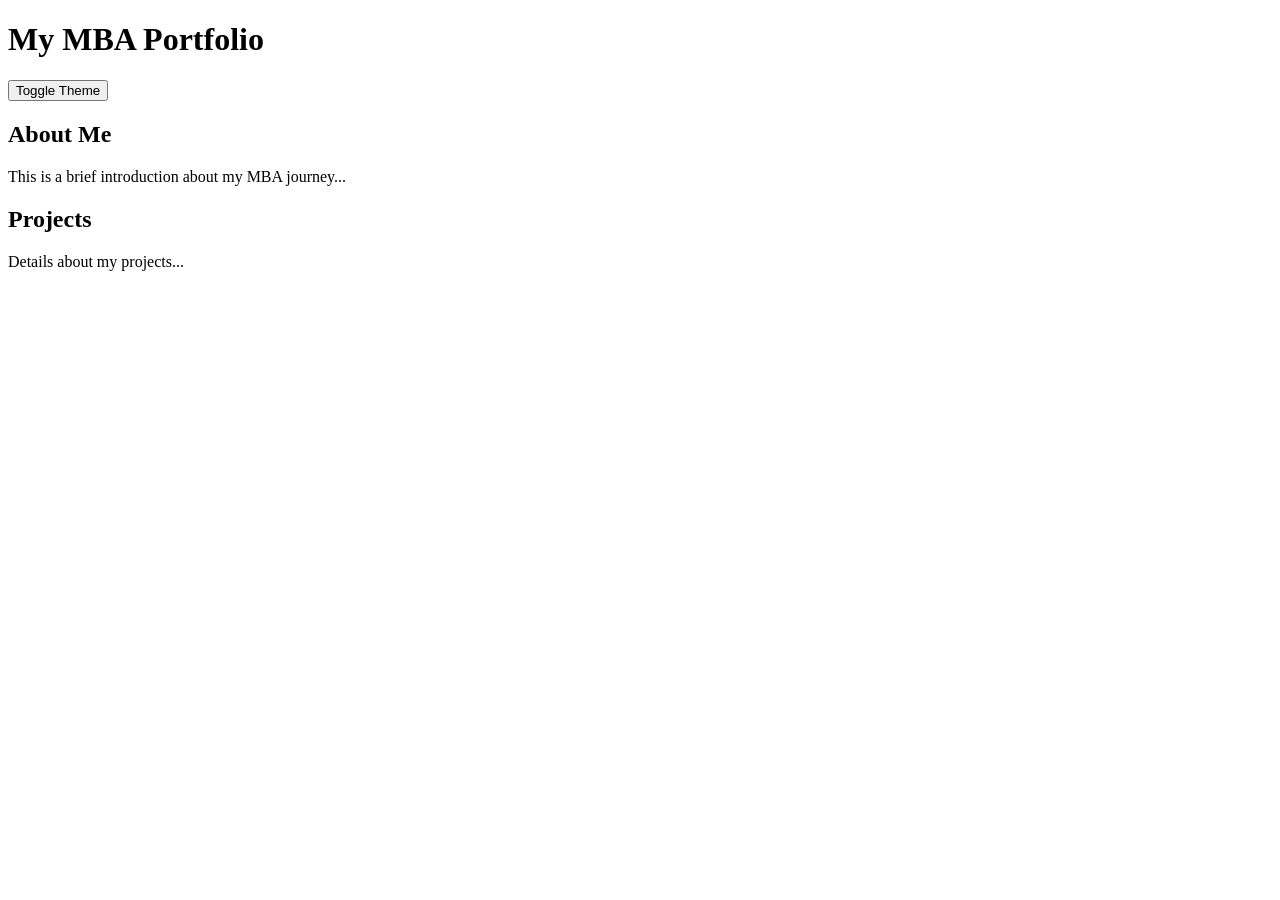
==== docs/index.html @ 2e05b9de "Initial commit with layout for MBA portfolio site and placeholder file" ====
<!DOCTYPE html>
<html lang="en">
<head>
    <meta charset="UTF-8">
    <meta name="viewport" content="width=device-width, initial-scale=1.0">
    <link rel="stylesheet" href="assets/style.css">
    <title>MBA Portfolio</title>
</head>
<body>
    <header>
        <h1>My MBA Portfolio</h1>
        <button id="theme-toggle">Toggle Theme</button>
    </header>
    <main>
        <section>
            <h2>About Me</h2>
            <p>This is a brief introduction about my MBA journey...</p>
        </section>
        <section>
            <h2>Projects</h2>
            <p>Details about my projects...</p>
        </section>
    </main>
    <script>
        const themeToggle = document.getElementById('theme-toggle');
        themeToggle.onclick = function() {
            document.body.classList.toggle('dark-mode');
        };
    </script>
</body>
</html>
---- docs/assets/style.css ----
body {
    background-color: white;
    color: black;
    transition: background-color 0.5s, color 0.5s;
}

.dark-mode {
    background-color: black;
    color: white;
}
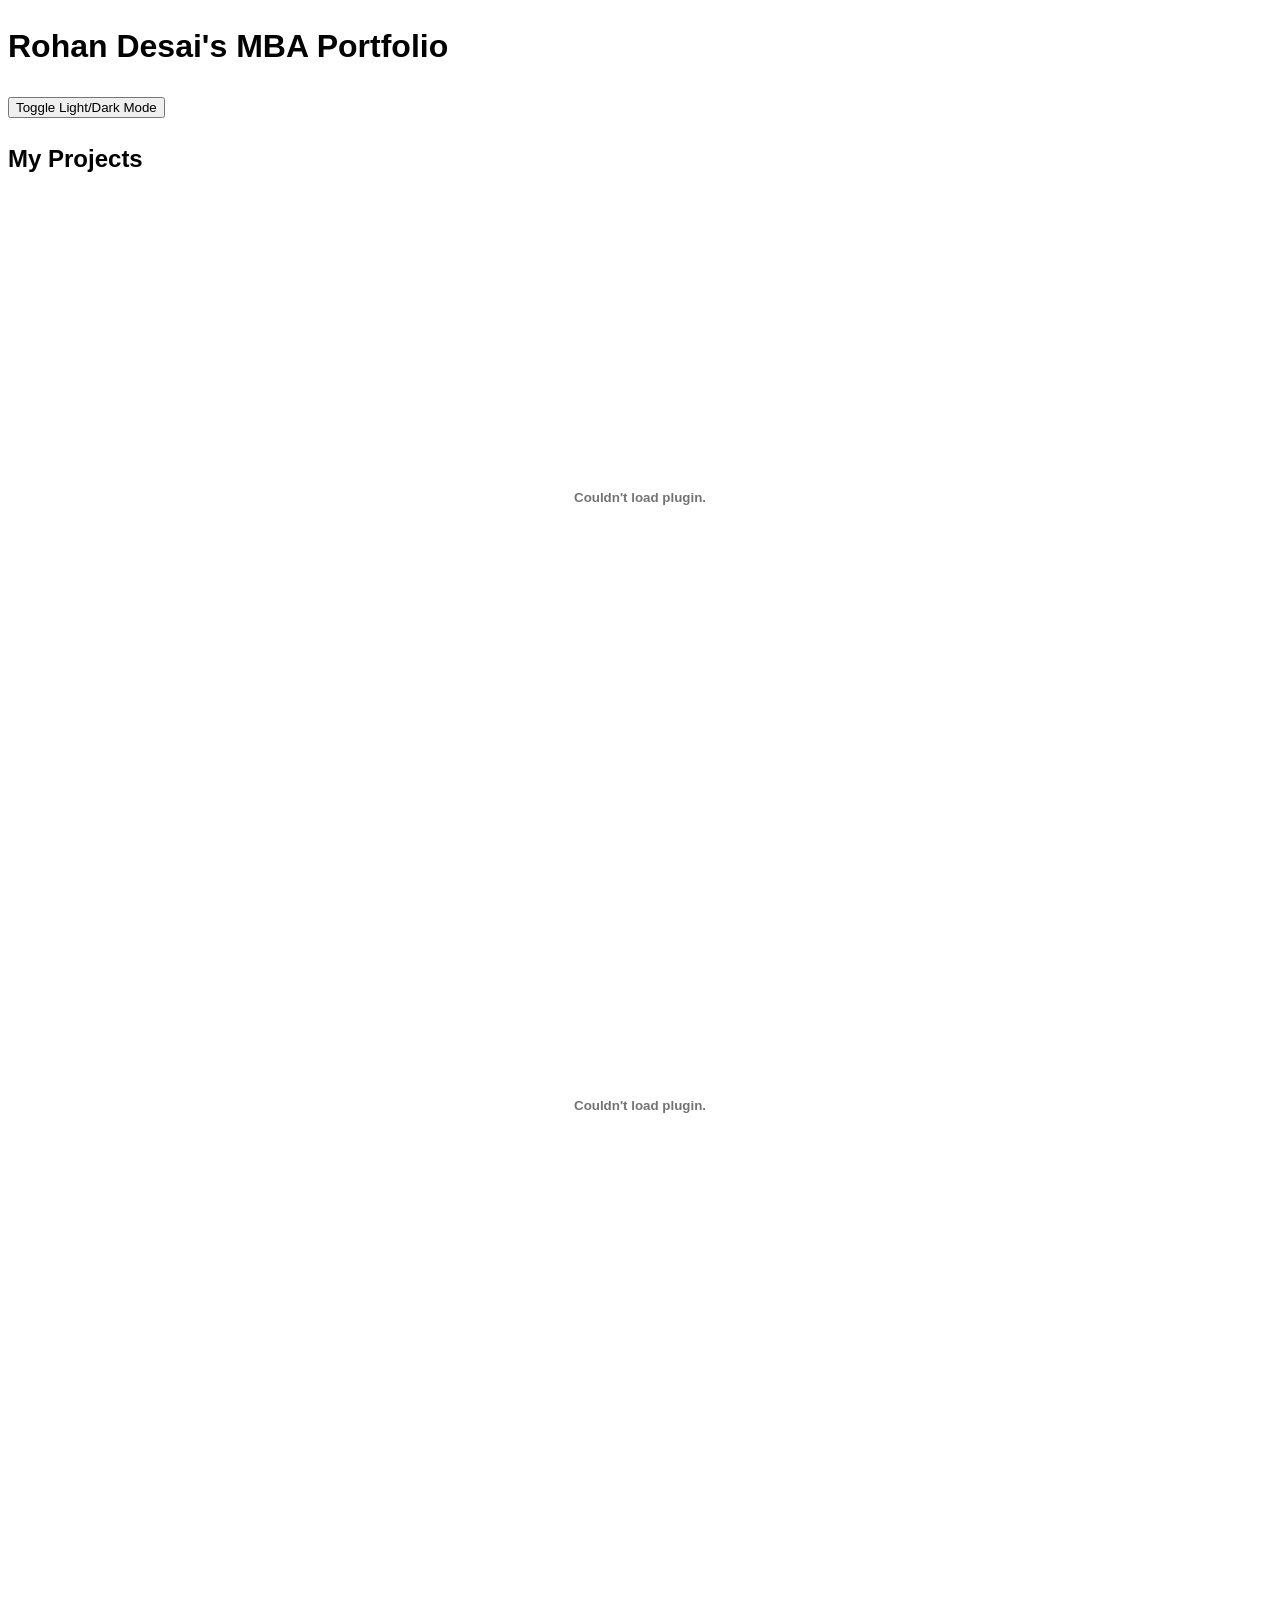
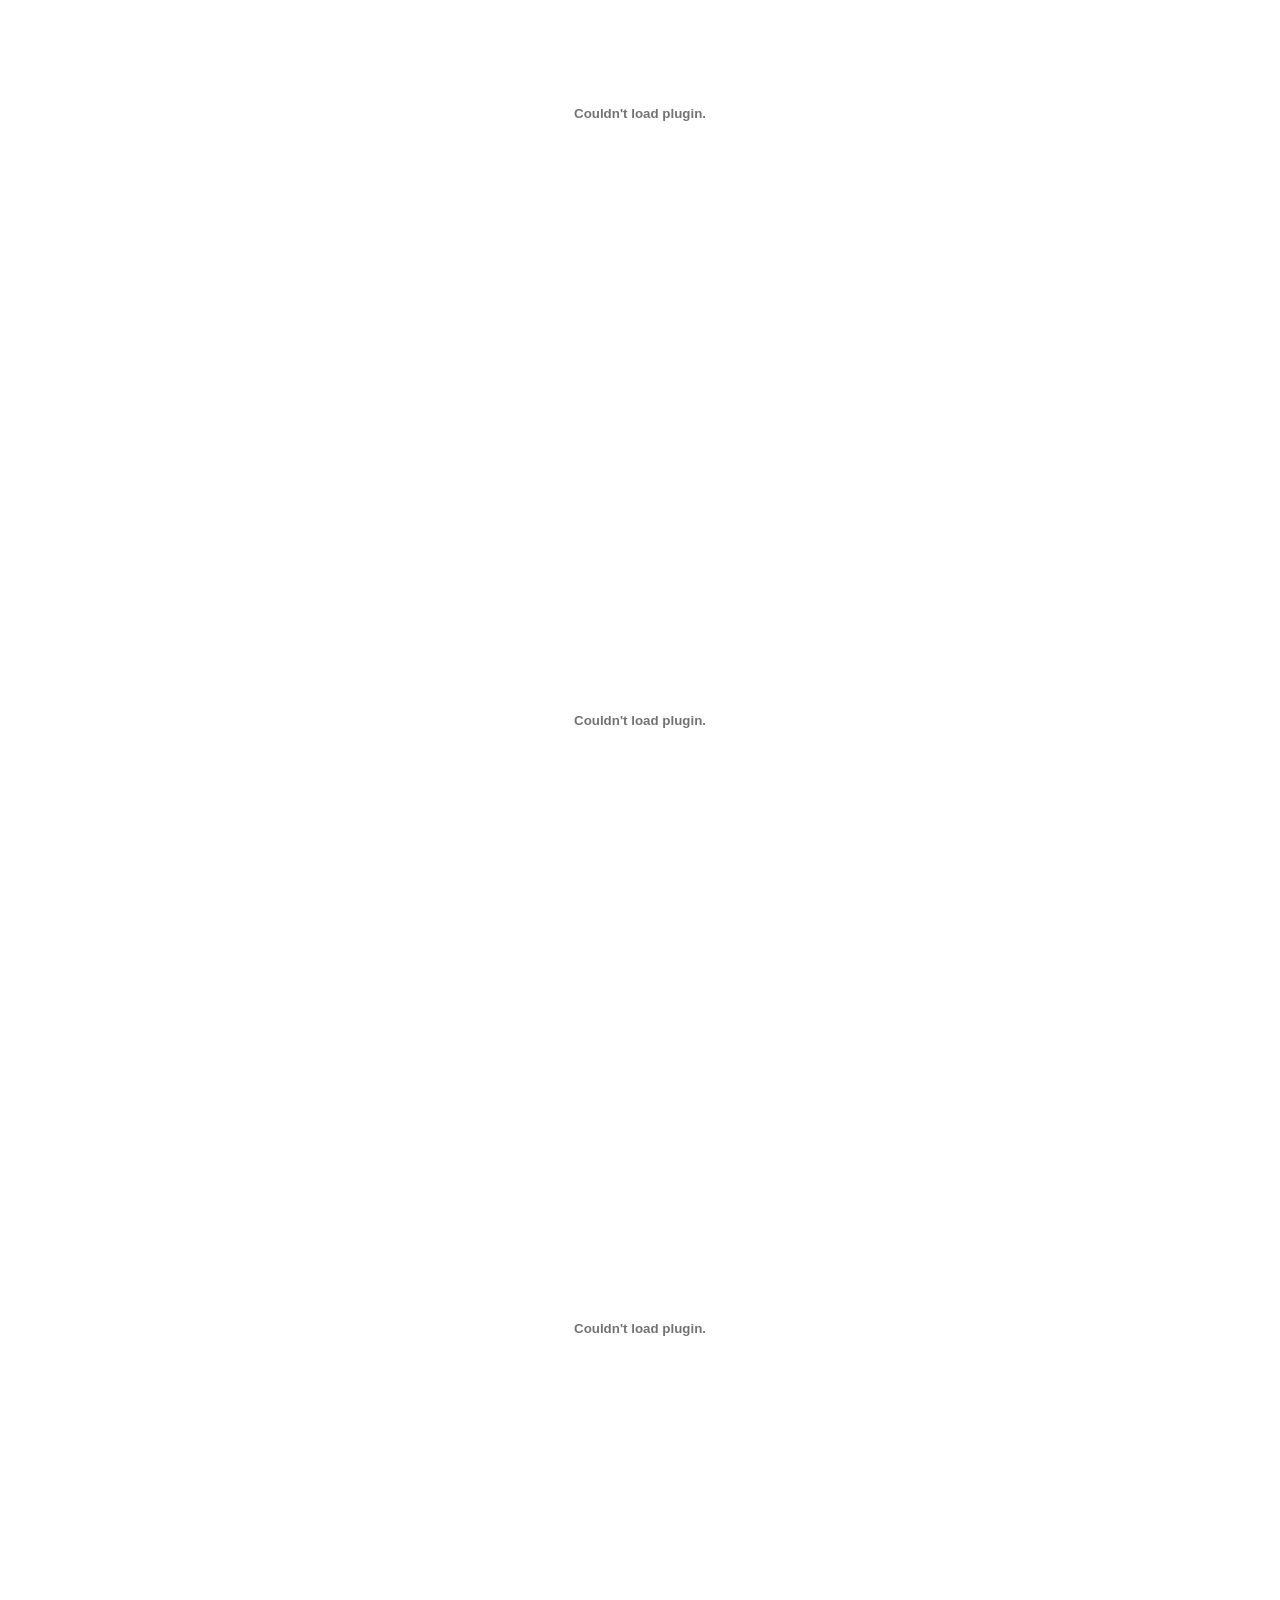
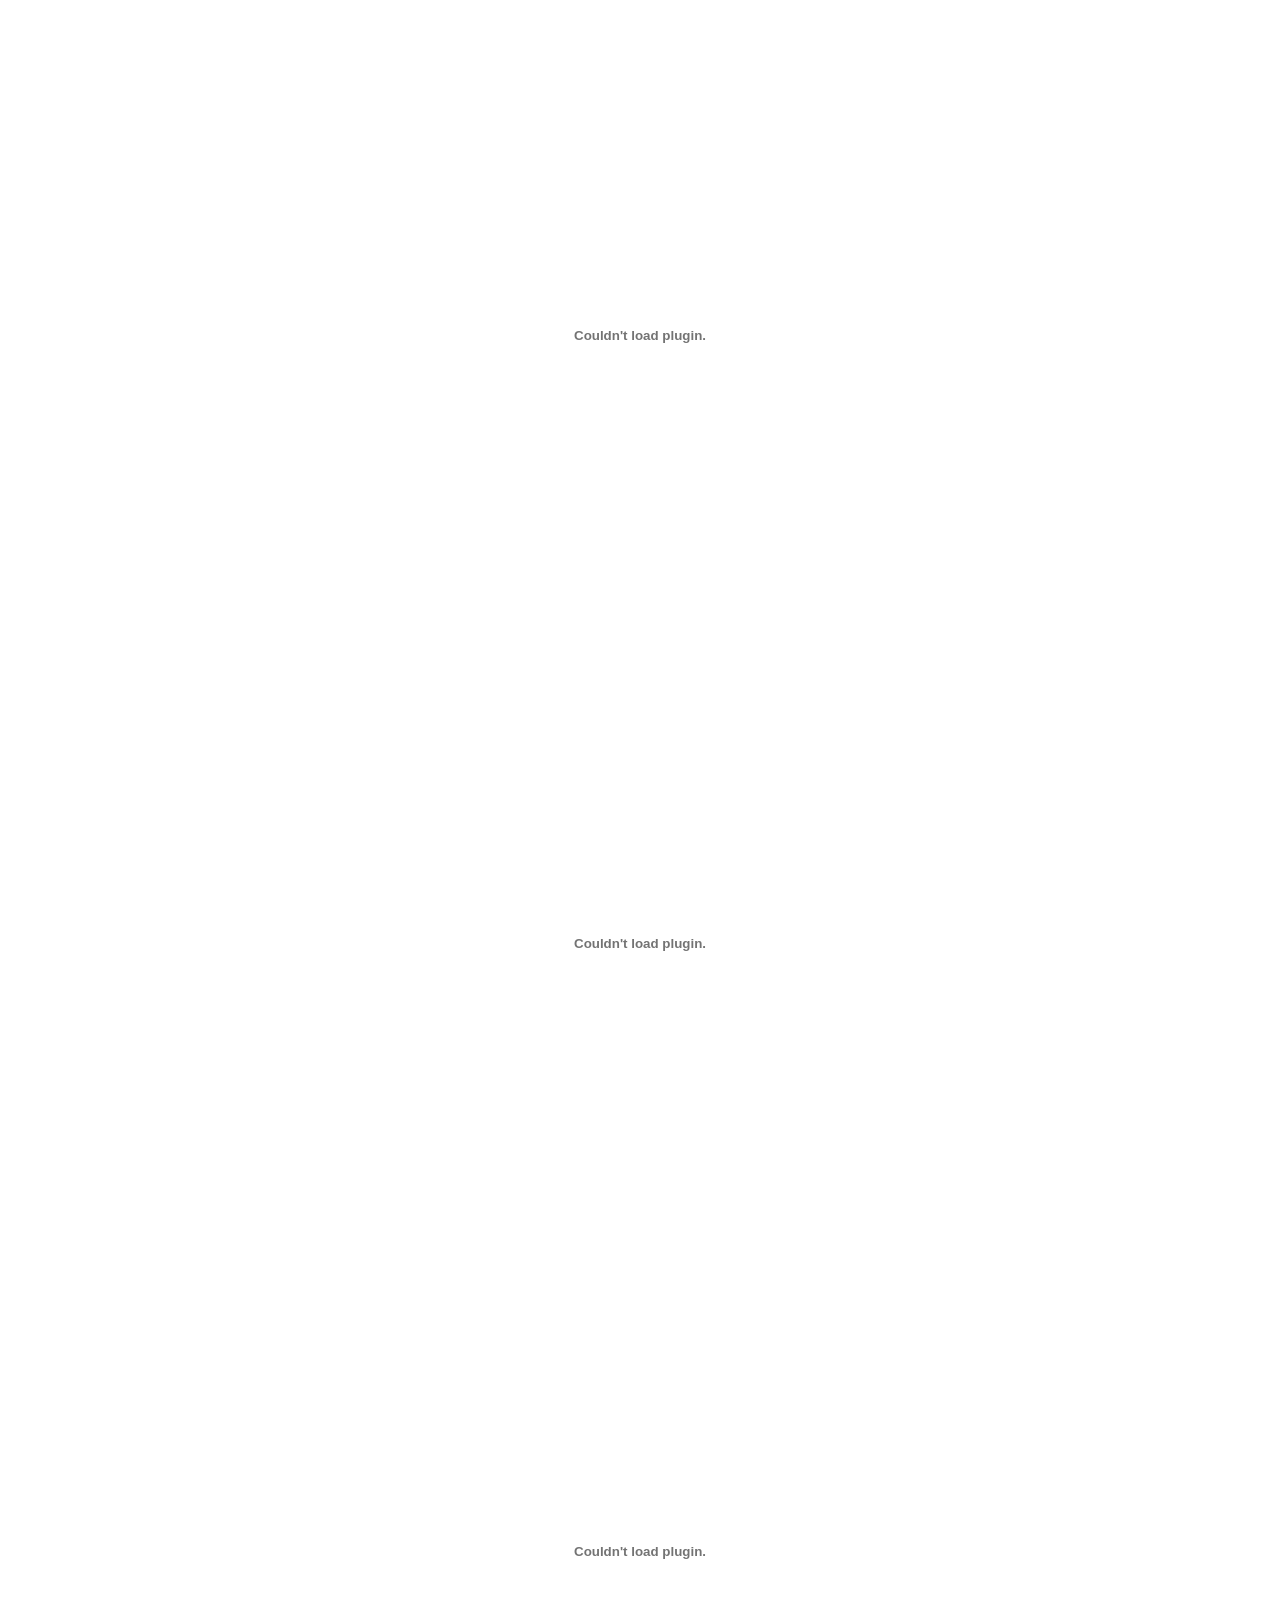
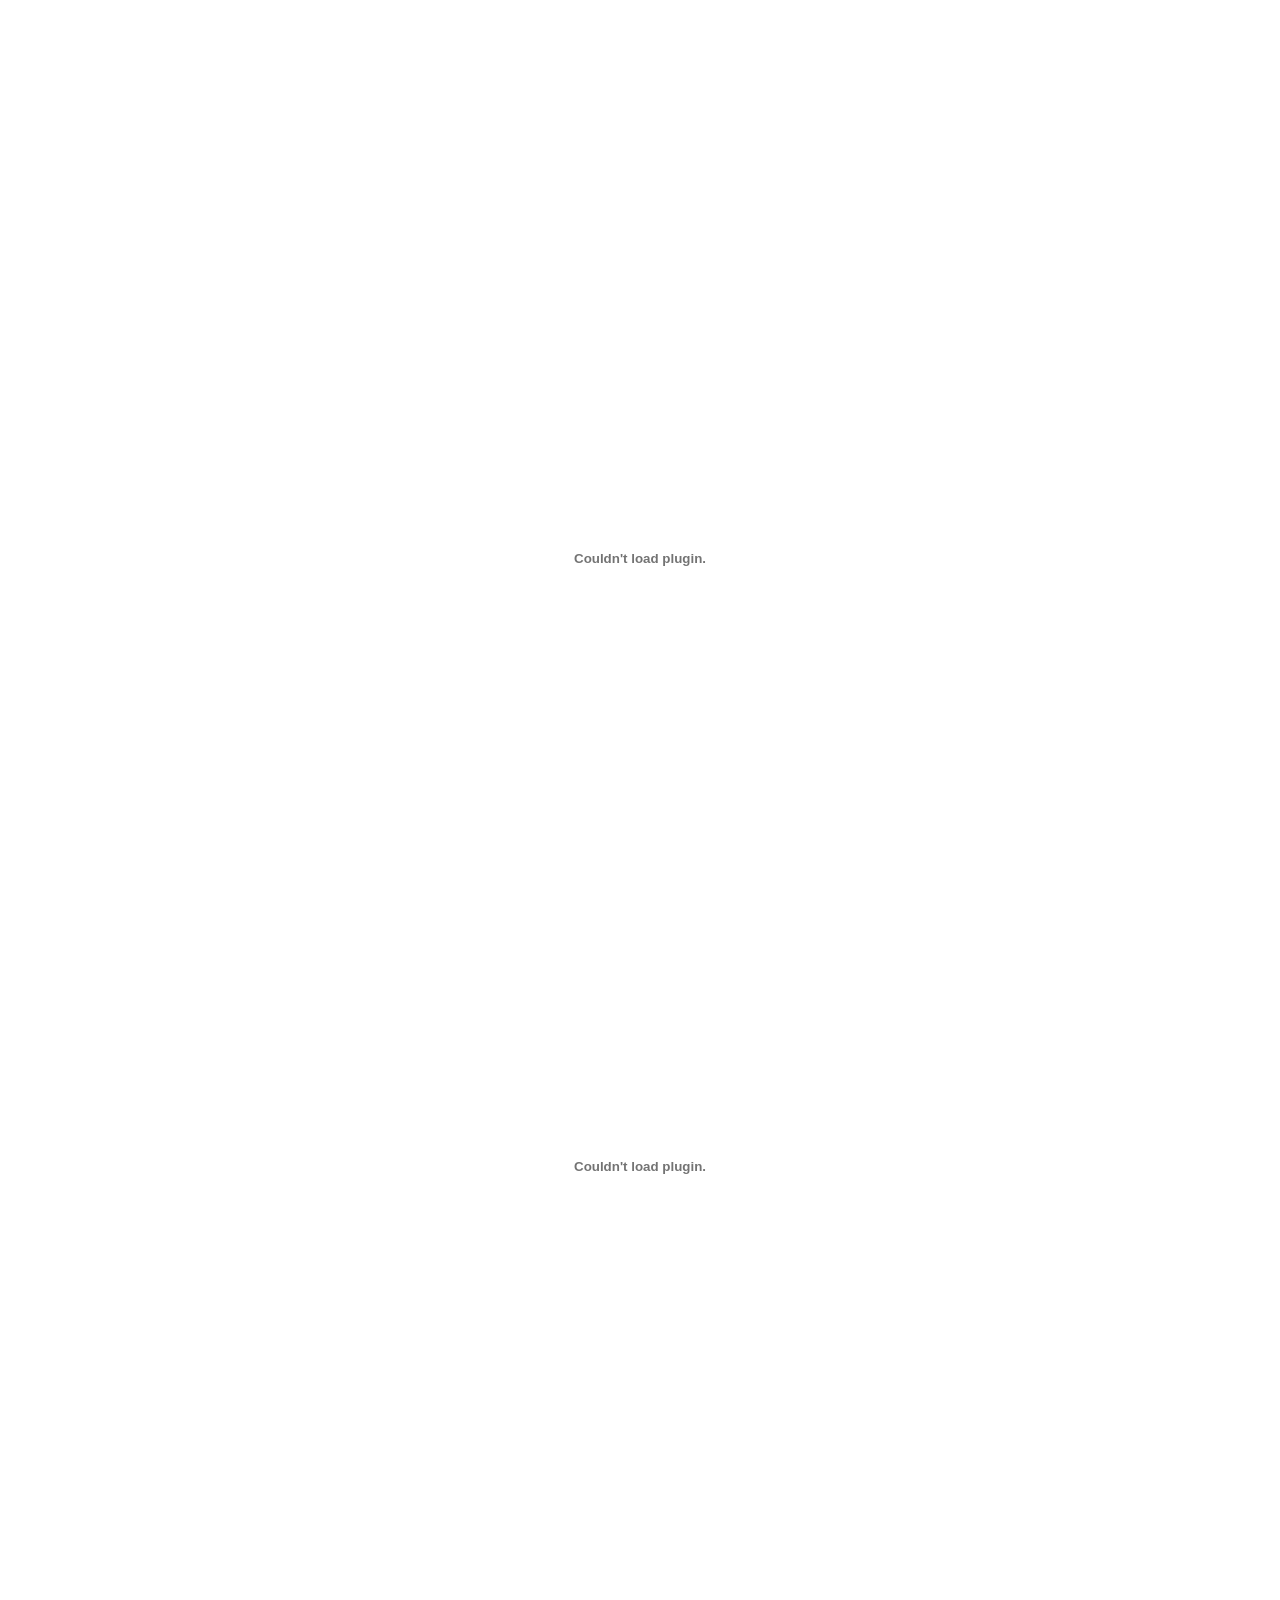
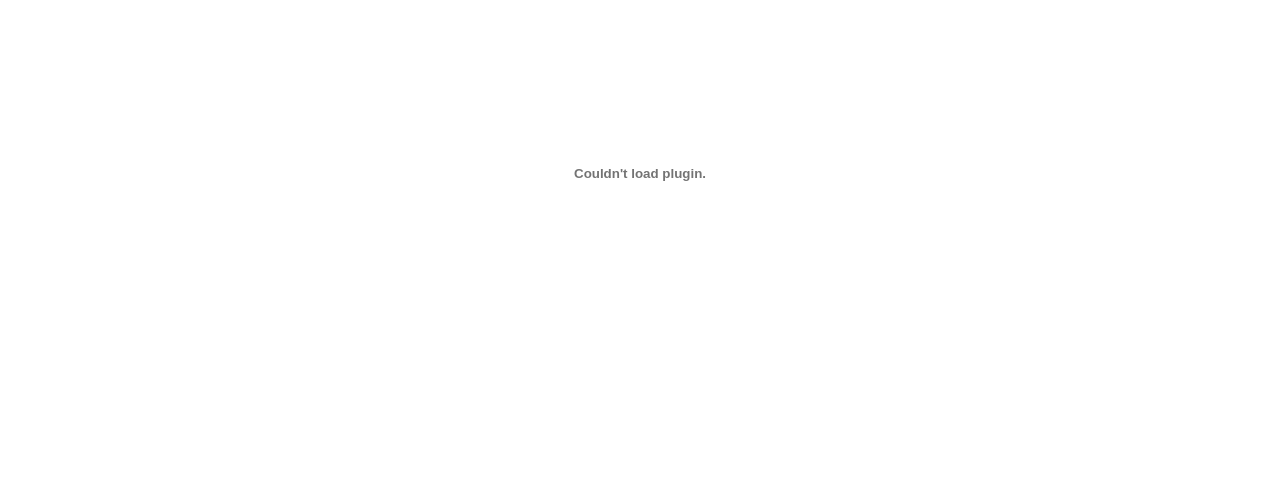
==== commit 5c185a67: "Updated index.html to include a professional one-page MBA portfolio site with document embeds and li" ====
--- a/docs/index.html
+++ b/docs/index.html
@@ -3,29 +3,46 @@
 <head>
     <meta charset="UTF-8">
     <meta name="viewport" content="width=device-width, initial-scale=1.0">
-    <link rel="stylesheet" href="assets/style.css">
     <title>MBA Portfolio</title>
+    <link rel="stylesheet" href="styles.css">
+    <script>
+        function toggleTheme() {
+            var body = document.body;
+            body.classList.toggle("dark-mode");
+            var theme = body.classList.contains("dark-mode") ? "Light" : "Dark";
+            localStorage.setItem("theme", theme);
+        }
+        window.onload = function() {
+            var theme = localStorage.getItem("theme");
+            if(theme === "Dark") {
+                document.body.classList.toggle("dark-mode");
+            }
+        };
+    </script>
+    <style>
+        body { font-family: Arial, sans-serif; line-height: 1.6; }
+        .dark-mode { background: #333; color: #fff; }
+        /* Add additional styling as needed */
+    </style>
 </head>
 <body>
     <header>
-        <h1>My MBA Portfolio</h1>
-        <button id="theme-toggle">Toggle Theme</button>
+        <h1>Rohan Desai's MBA Portfolio</h1>
+        <button onclick="toggleTheme()">Toggle Light/Dark Mode</button>
     </header>
     <main>
-        <section>
-            <h2>About Me</h2>
-            <p>This is a brief introduction about my MBA journey...</p>
-        </section>
-        <section>
-            <h2>Projects</h2>
-            <p>Details about my projects...</p>
-        </section>
+        <h2>My Projects</h2>
+        <embed src="docs/assets/artifacts/Intersession_Five_Assignment-_Wireshark_and_Network_Traffic.pdf" width="100%" height="600px" />
+        <embed src="docs/assets/artifacts/Management_Accounting_-_Intersession_8_-Research_Paper.pdf" width="100%" height="600px" />
+        <embed src="docs/assets/artifacts/Intersession_Eight_Data_Analytics_Final_Project_Report.pdf" width="100%" height="600px" />
+        <embed src="docs/assets/artifacts/Managerial_Economics_Final_Project_Report.pdf" width="100%" height="600px" />
+        <embed src="docs/assets/artifacts/Final_Project_Projection-_Assemble_Your_Dream_Team.pdf" width="100%" height="600px" />
+        <embed src="docs/assets/artifacts/Final_BUS_7200_EMBA_Student_Report_-__Business_Ethics_Simulation.pdf" width="100%" height="600px" />
+        <embed src="docs/assets/artifacts/Week_6_-_Etsy_s_Approach_to_Knowledge_Management.pdf" width="100%" height="600px" />
+        <embed src="docs/assets/artifacts/Draft_Sony_s_Battle_for_Video_Game_Supremacy-_An_Organizational_Behavior_Analysis.pdf" width="100%" height="600px" />
+        <embed src="docs/assets/artifacts/week7_updated.pdf" width="100%" height="600px" />
+        <embed src="docs/assets/artifacts/Week6_Case_Study4.pdf" width="100%" height="600px" />
+        <embed src="docs/assets/artifacts/Week_8_Final_Assignment_Rohan_Desai.pdf" width="100%" height="600px" />
     </main>
-    <script>
-        const themeToggle = document.getElementById('theme-toggle');
-        themeToggle.onclick = function() {
-            document.body.classList.toggle('dark-mode');
-        };
-    </script>
 </body>
-</html>+</html>
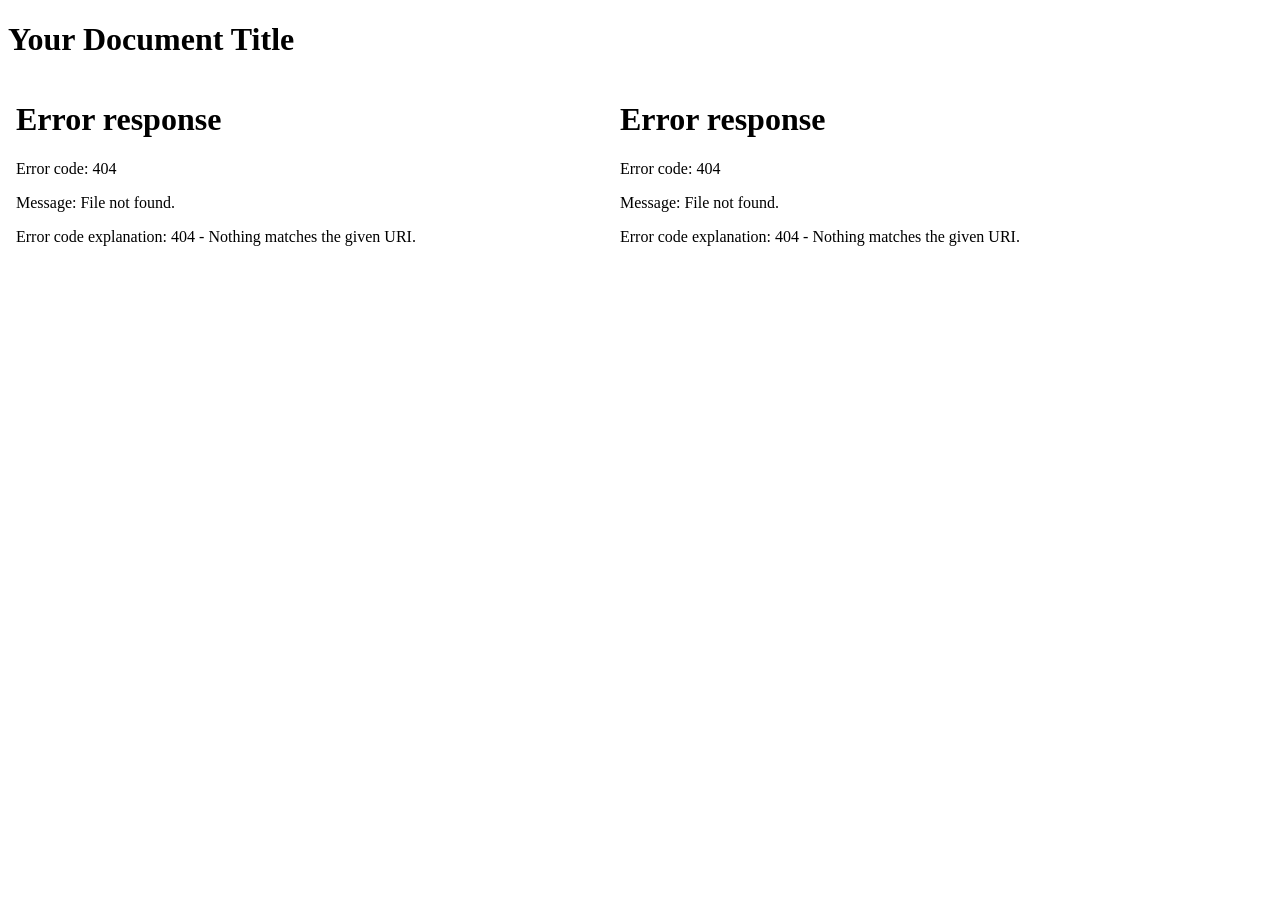
==== commit a9231ea2: "Fix GitHub Pages embed paths" ====
--- a/docs/index.html
+++ b/docs/index.html
@@ -3,46 +3,12 @@
 <head>
     <meta charset="UTF-8">
     <meta name="viewport" content="width=device-width, initial-scale=1.0">
-    <title>MBA Portfolio</title>
-    <link rel="stylesheet" href="styles.css">
-    <script>
-        function toggleTheme() {
-            var body = document.body;
-            body.classList.toggle("dark-mode");
-            var theme = body.classList.contains("dark-mode") ? "Light" : "Dark";
-            localStorage.setItem("theme", theme);
-        }
-        window.onload = function() {
-            var theme = localStorage.getItem("theme");
-            if(theme === "Dark") {
-                document.body.classList.toggle("dark-mode");
-            }
-        };
-    </script>
-    <style>
-        body { font-family: Arial, sans-serif; line-height: 1.6; }
-        .dark-mode { background: #333; color: #fff; }
-        /* Add additional styling as needed */
-    </style>
+    <link rel="stylesheet" href="assets/style.css">
+    <title>Document</title>
 </head>
 <body>
-    <header>
-        <h1>Rohan Desai's MBA Portfolio</h1>
-        <button onclick="toggleTheme()">Toggle Light/Dark Mode</button>
-    </header>
-    <main>
-        <h2>My Projects</h2>
-        <embed src="docs/assets/artifacts/Intersession_Five_Assignment-_Wireshark_and_Network_Traffic.pdf" width="100%" height="600px" />
-        <embed src="docs/assets/artifacts/Management_Accounting_-_Intersession_8_-Research_Paper.pdf" width="100%" height="600px" />
-        <embed src="docs/assets/artifacts/Intersession_Eight_Data_Analytics_Final_Project_Report.pdf" width="100%" height="600px" />
-        <embed src="docs/assets/artifacts/Managerial_Economics_Final_Project_Report.pdf" width="100%" height="600px" />
-        <embed src="docs/assets/artifacts/Final_Project_Projection-_Assemble_Your_Dream_Team.pdf" width="100%" height="600px" />
-        <embed src="docs/assets/artifacts/Final_BUS_7200_EMBA_Student_Report_-__Business_Ethics_Simulation.pdf" width="100%" height="600px" />
-        <embed src="docs/assets/artifacts/Week_6_-_Etsy_s_Approach_to_Knowledge_Management.pdf" width="100%" height="600px" />
-        <embed src="docs/assets/artifacts/Draft_Sony_s_Battle_for_Video_Game_Supremacy-_An_Organizational_Behavior_Analysis.pdf" width="100%" height="600px" />
-        <embed src="docs/assets/artifacts/week7_updated.pdf" width="100%" height="600px" />
-        <embed src="docs/assets/artifacts/Week6_Case_Study4.pdf" width="100%" height="600px" />
-        <embed src="docs/assets/artifacts/Week_8_Final_Assignment_Rohan_Desai.pdf" width="100%" height="600px" />
-    </main>
+    <h1>Your Document Title</h1>
+    <embed src="assets/artifacts/example1.html" width="600" height="400">
+    <embed src="assets/artifacts/example2.html" width="600" height="400">
 </body>
-</html>
+</html>
--- a/docs/assets/style.css
+++ b/docs/assets/style.css
@@ -0,0 +1,10 @@
+body {
+    background-color: white;
+    color: black;
+    transition: background-color 0.5s, color 0.5s;
+}
+
+.dark-mode {
+    background-color: black;
+    color: white;
+}
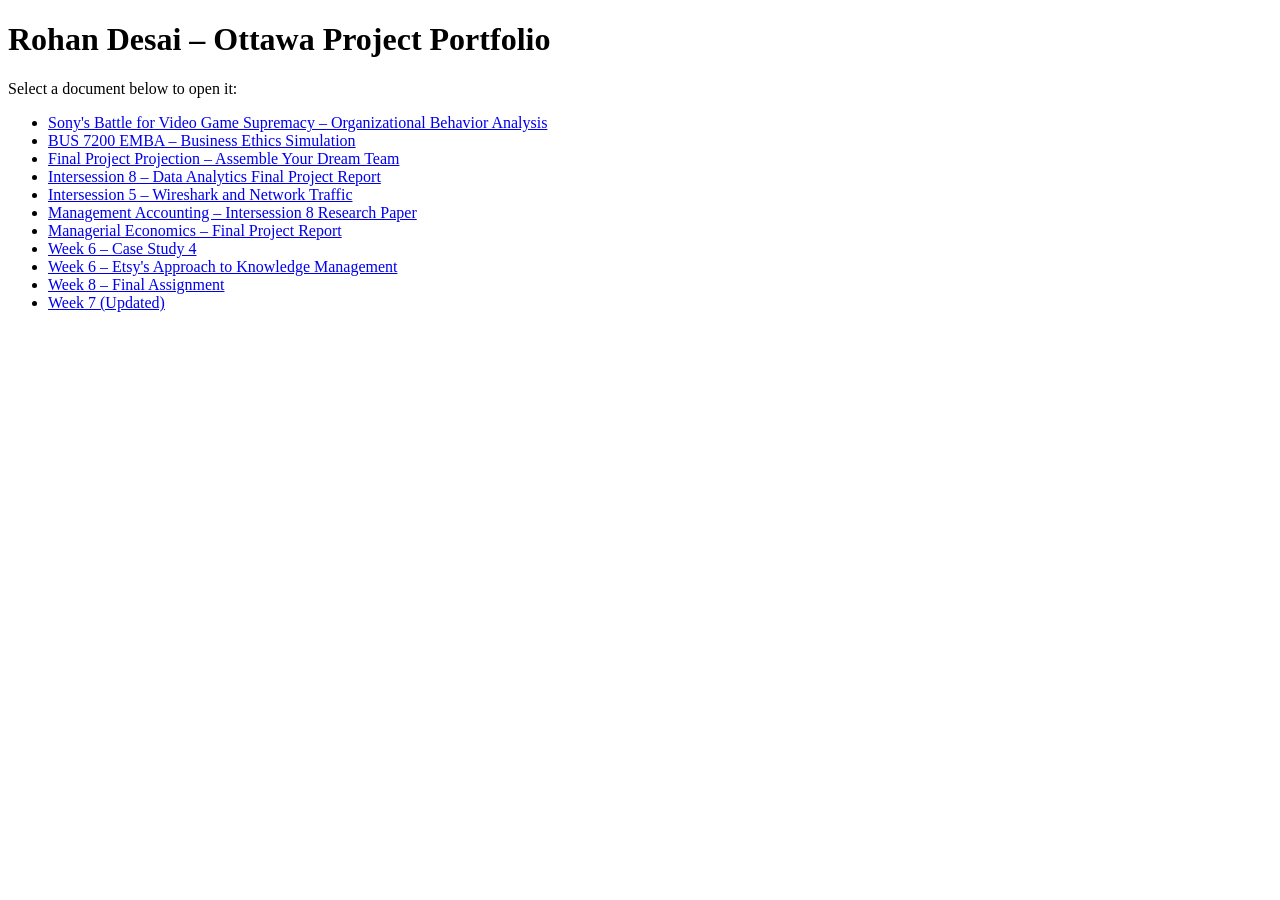
==== commit f1d2d108: "fix: replace broken embed tags with PDF links to improve page load Co-authored-by: rohandesai007 <56" ====
--- a/docs/index.html
+++ b/docs/index.html
@@ -4,11 +4,23 @@
     <meta charset="UTF-8">
     <meta name="viewport" content="width=device-width, initial-scale=1.0">
     <link rel="stylesheet" href="assets/style.css">
-    <title>Document</title>
+    <title>Rohan Desai – Ottawa Project Portfolio</title>
 </head>
 <body>
-    <h1>Your Document Title</h1>
-    <embed src="assets/artifacts/example1.html" width="600" height="400">
-    <embed src="assets/artifacts/example2.html" width="600" height="400">
+    <h1>Rohan Desai – Ottawa Project Portfolio</h1>
+    <p>Select a document below to open it:</p>
+    <ul>
+        <li><a href="assets/artifacts/Draft_Sony_s_Battle_for_Video_Game_Supremacy-_An_Organizational_Behavior_Analysis.pdf" target="_blank" rel="noopener">Sony's Battle for Video Game Supremacy – Organizational Behavior Analysis</a></li>
+        <li><a href="assets/artifacts/Final_BUS_7200_EMBA_Student_Report_-__Business_Ethics_Simulation.pdf" target="_blank" rel="noopener">BUS 7200 EMBA – Business Ethics Simulation</a></li>
+        <li><a href="assets/artifacts/Final_Project_Projection-_Assemble_Your_Dream_Team.pdf" target="_blank" rel="noopener">Final Project Projection – Assemble Your Dream Team</a></li>
+        <li><a href="assets/artifacts/Intersession_Eight_Data_Analytics_Final_Project_Report.pdf" target="_blank" rel="noopener">Intersession 8 – Data Analytics Final Project Report</a></li>
+        <li><a href="assets/artifacts/Intersession_Five_Assignment-_Wireshark_and_Network_Traffic.pdf" target="_blank" rel="noopener">Intersession 5 – Wireshark and Network Traffic</a></li>
+        <li><a href="assets/artifacts/Management_Accounting_-_Intersession_8_-Research_Paper.pdf" target="_blank" rel="noopener">Management Accounting – Intersession 8 Research Paper</a></li>
+        <li><a href="assets/artifacts/Managerial_Economics_Final_Project_Report.pdf" target="_blank" rel="noopener">Managerial Economics – Final Project Report</a></li>
+        <li><a href="assets/artifacts/Week6_Case_Study4.pdf" target="_blank" rel="noopener">Week 6 – Case Study 4</a></li>
+        <li><a href="assets/artifacts/Week_6_-_Etsy_s_Approach_to_Knowledge_Management.pdf" target="_blank" rel="noopener">Week 6 – Etsy's Approach to Knowledge Management</a></li>
+        <li><a href="assets/artifacts/Week_8_Final_Assignment_Rohan_Desai.pdf" target="_blank" rel="noopener">Week 8 – Final Assignment</a></li>
+        <li><a href="assets/artifacts/week7_updated.pdf" target="_blank" rel="noopener">Week 7 (Updated)</a></li>
+    </ul>
 </body>
 </html>
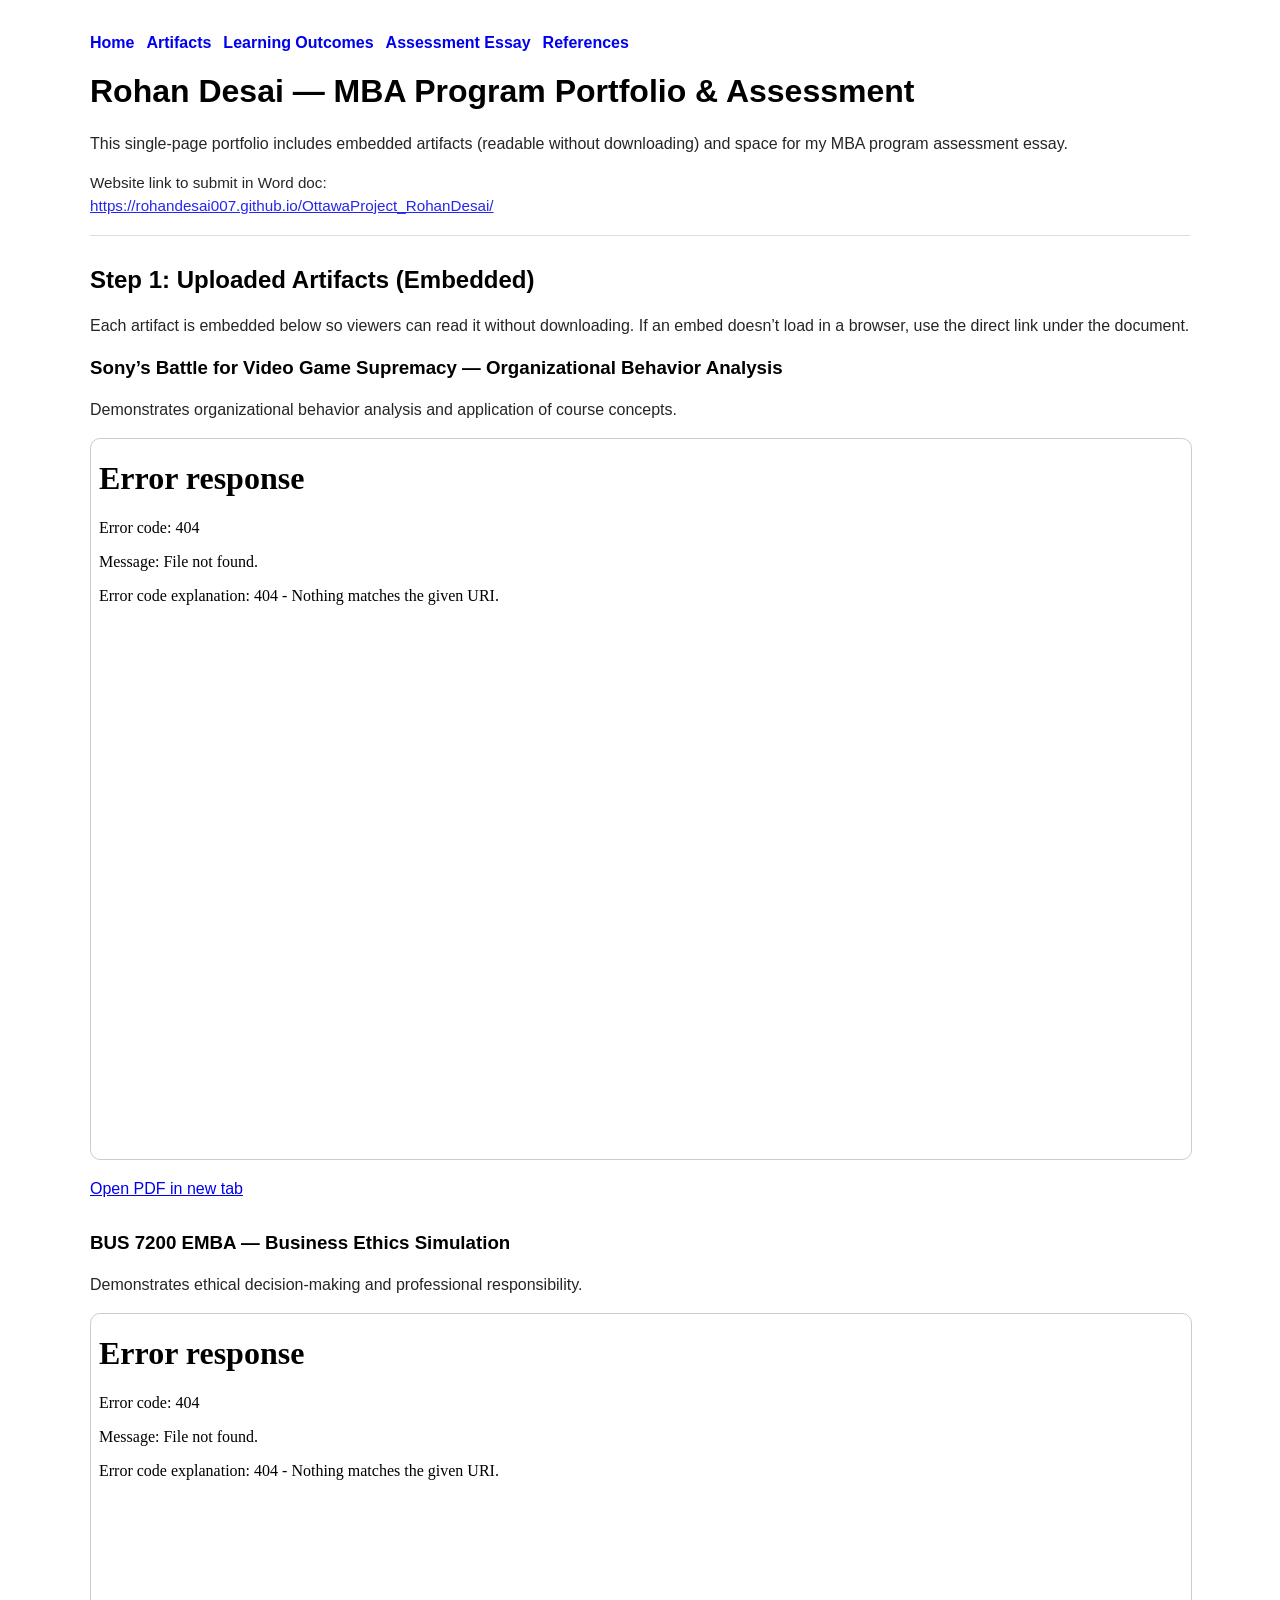
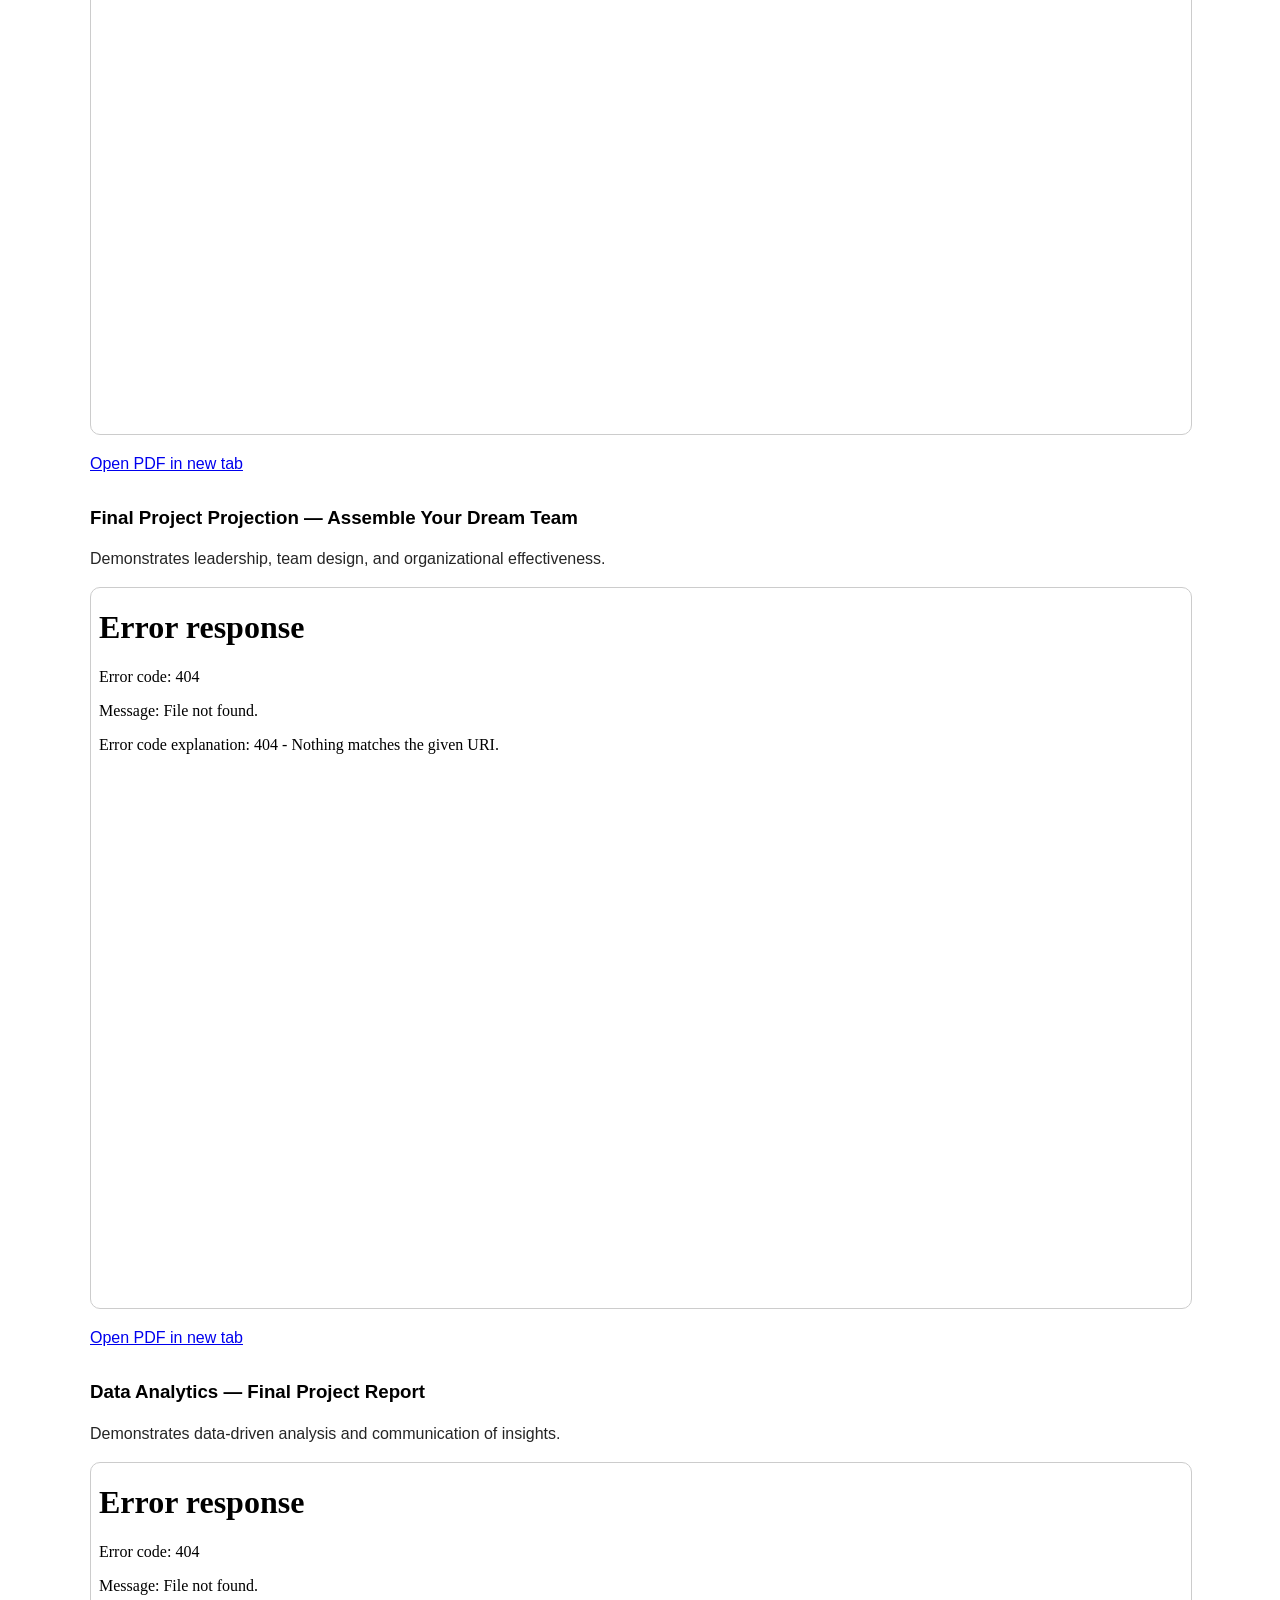
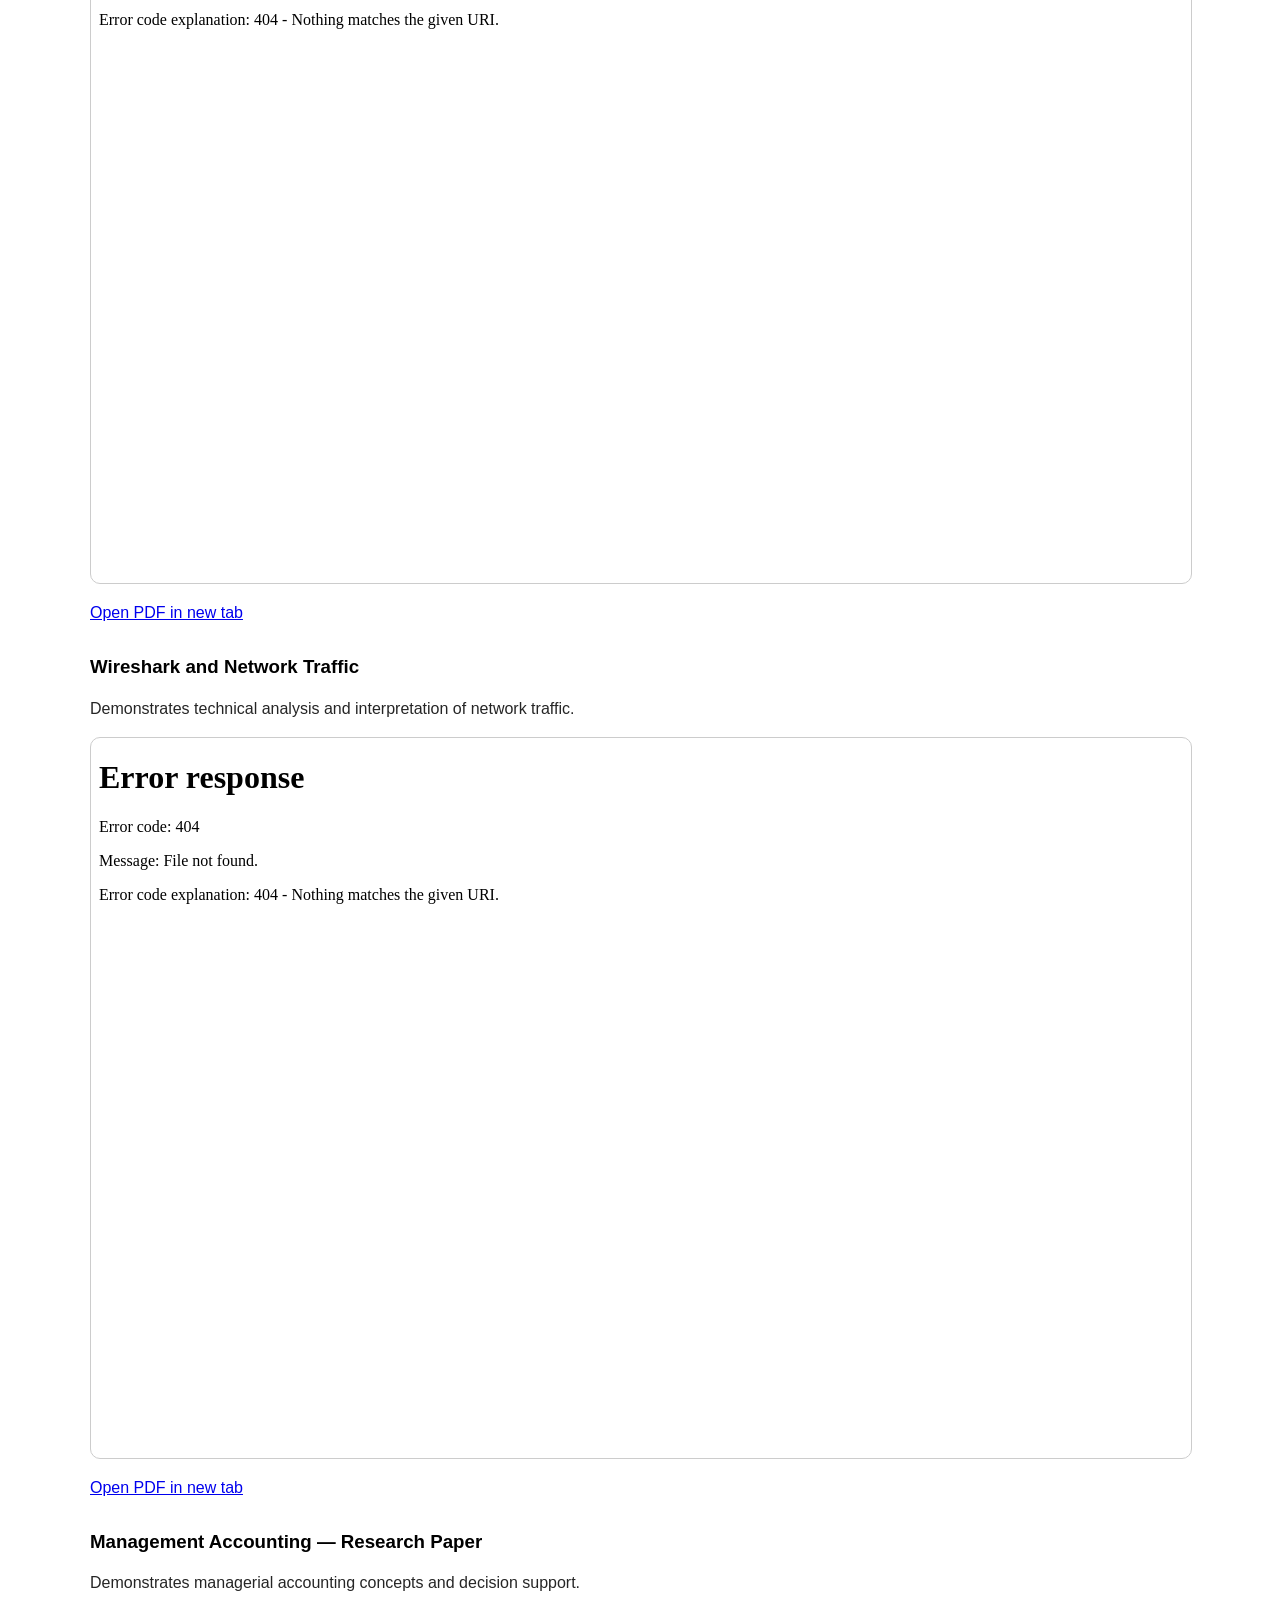
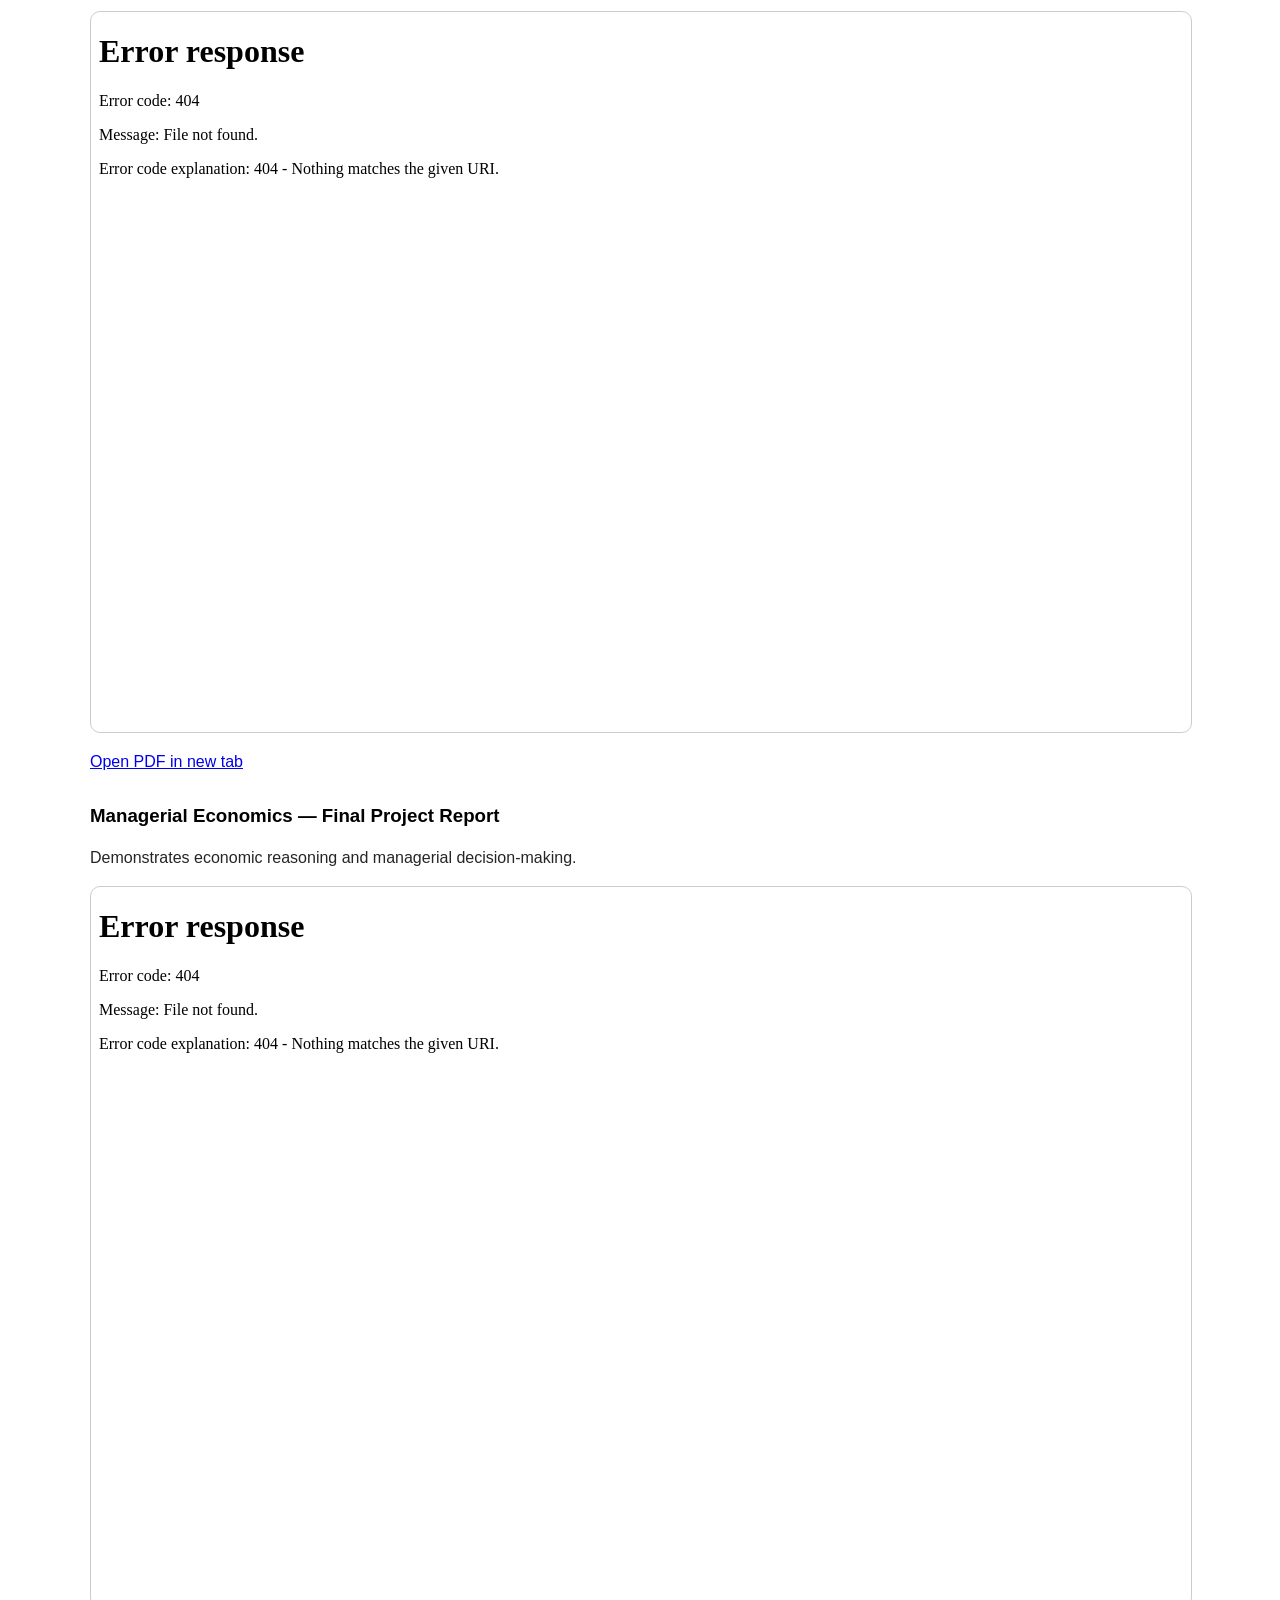
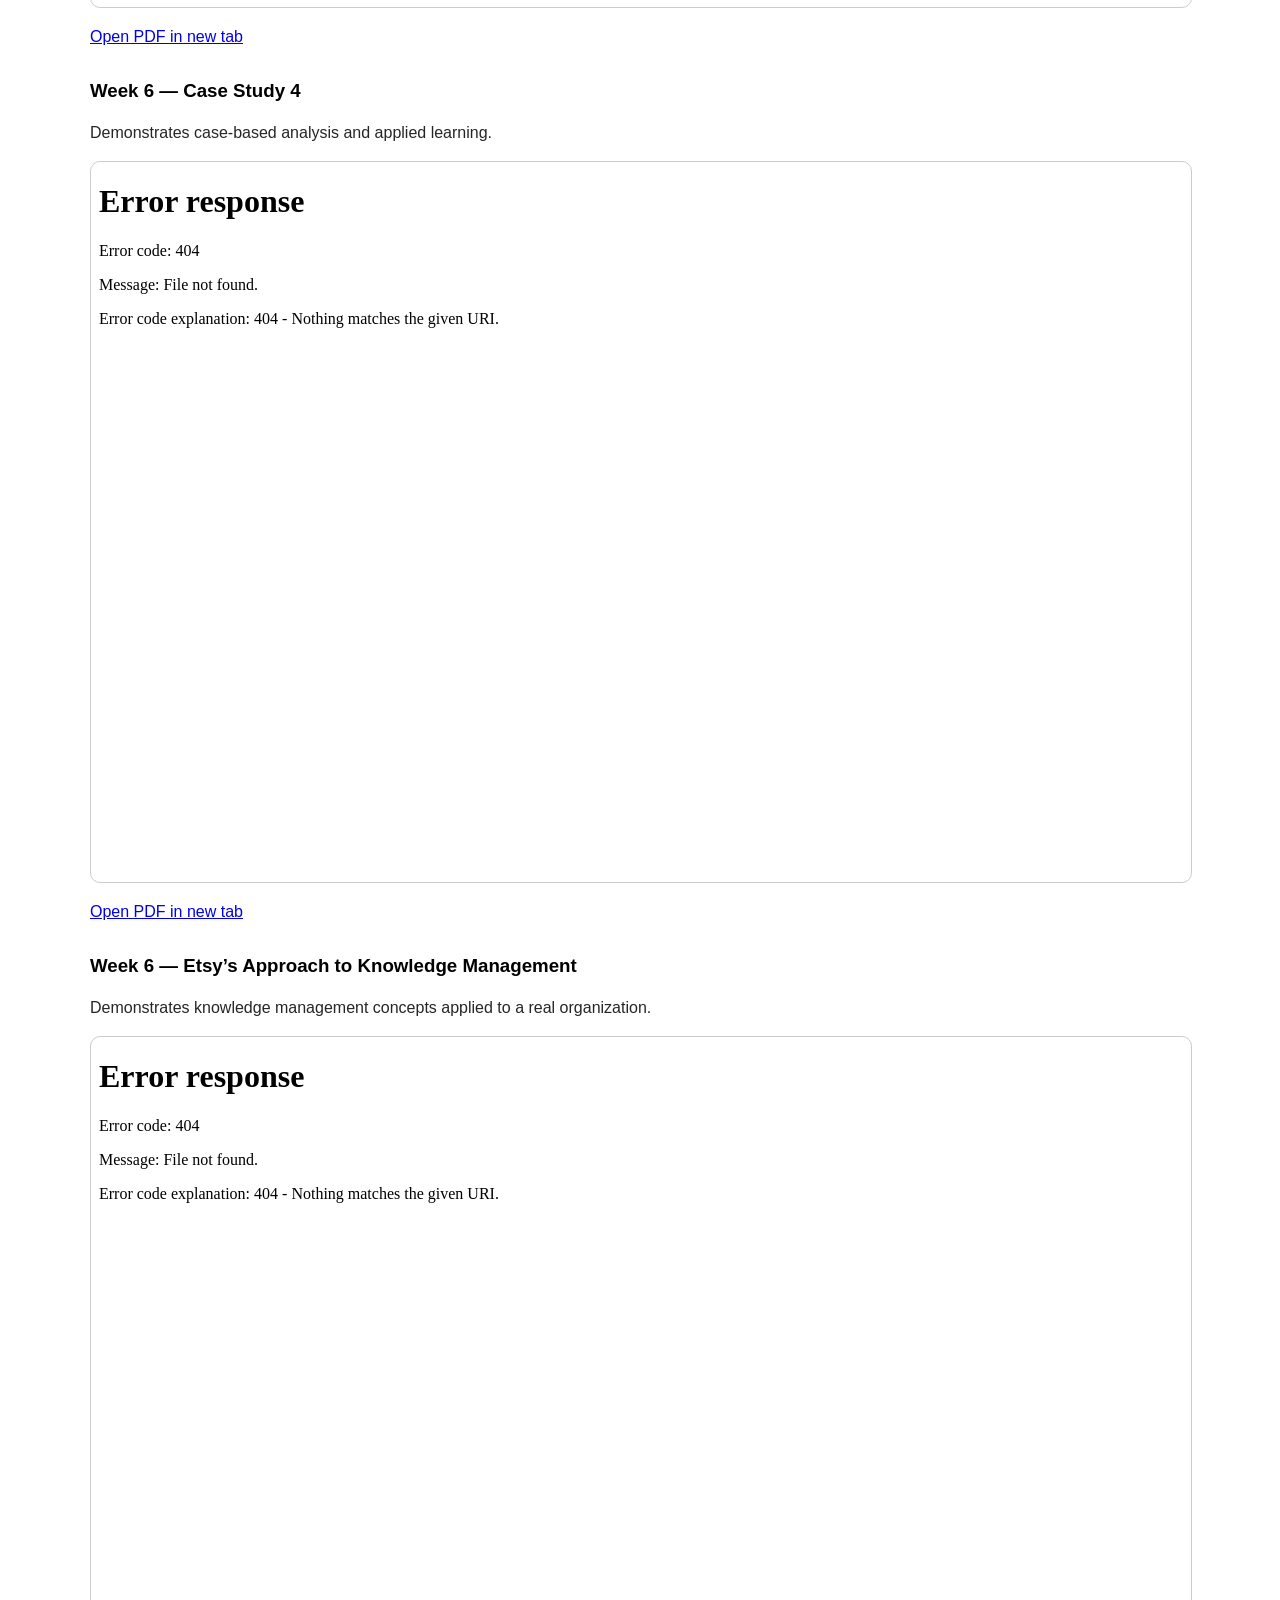
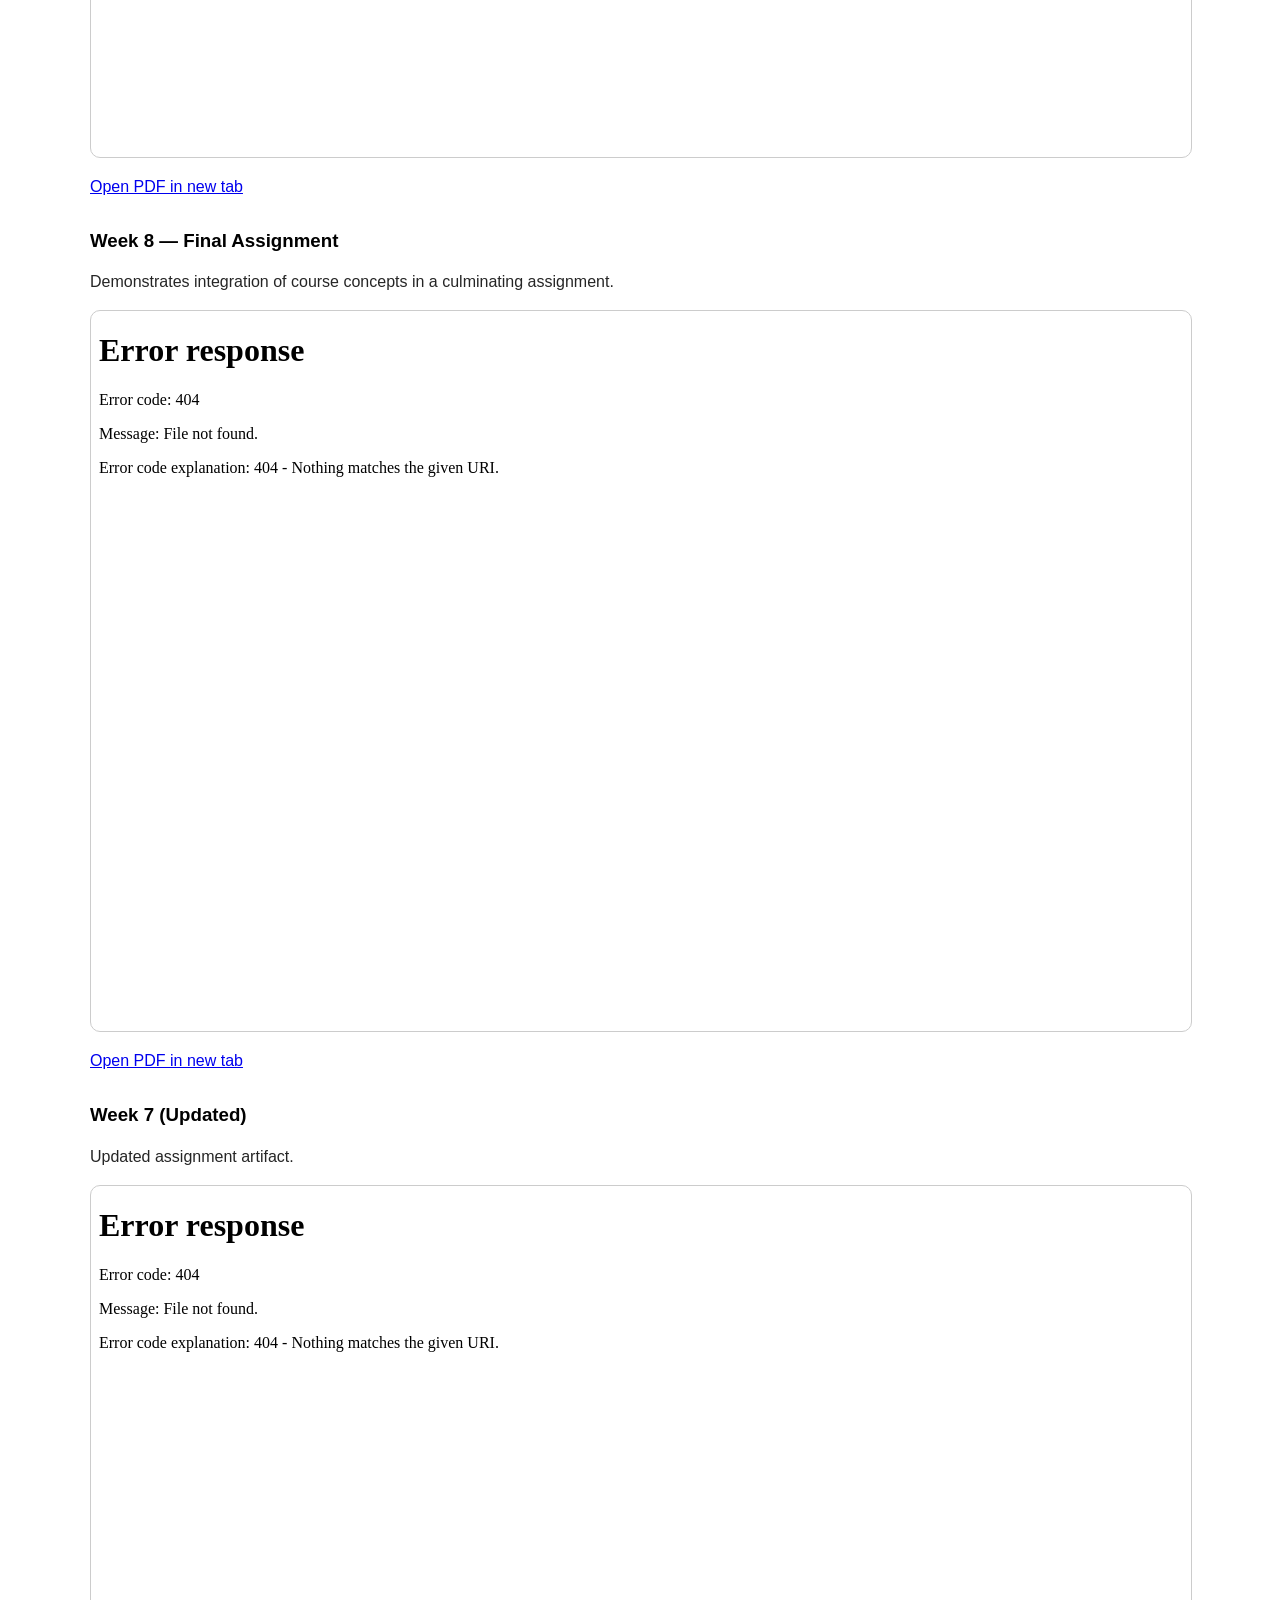
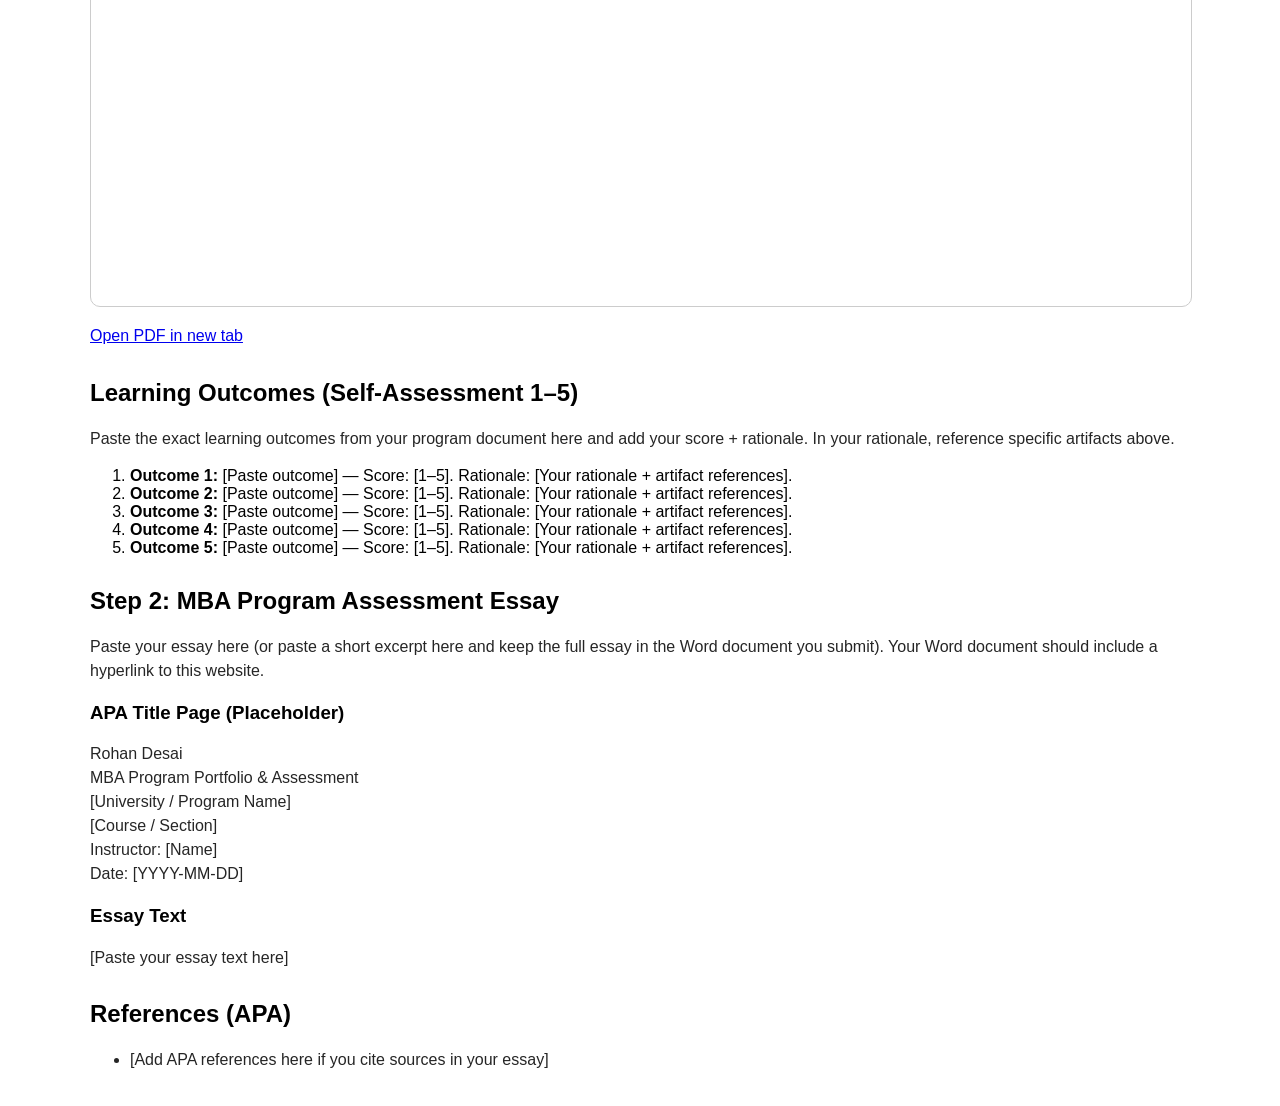
==== commit 9544250c: "Revise index.html for MBA Program Portfolio Updated the HTML structure and content for the portfolio" ====
--- a/docs/index.html
+++ b/docs/index.html
@@ -1,26 +1,180 @@
 <!DOCTYPE html>
 <html lang="en">
 <head>
-    <meta charset="UTF-8">
-    <meta name="viewport" content="width=device-width, initial-scale=1.0">
-    <link rel="stylesheet" href="assets/style.css">
-    <title>Rohan Desai – Ottawa Project Portfolio</title>
+  <meta charset="UTF-8" />
+  <meta name="viewport" content="width=device-width, initial-scale=1.0" />
+  <title>Rohan Desai — MBA Program Portfolio & Assessment</title>
+
+  <!-- Use your existing CSS from docs/ (this file exists in your repo) -->
+  <link rel="stylesheet" href="docs/assets/style.css" />
+
+  <!-- Extra styling so it looks clean even if style.css is simple -->
+  <style>
+    body { max-width: 1100px; margin: 0 auto; padding: 18px; font-family: Arial, sans-serif; }
+    nav ul { list-style: none; padding: 0; display: flex; gap: 12px; flex-wrap: wrap; }
+    nav a { text-decoration: none; font-weight: 600; }
+    header { margin-top: 10px; }
+    section { margin-top: 30px; }
+    .muted { opacity: .85; line-height: 1.5; }
+    .artifact { margin: 18px 0 34px; }
+    iframe { width: 100%; height: 720px; border: 1px solid #ccc; border-radius: 10px; background: #fff; }
+    hr { border: 0; border-top: 1px solid #ddd; margin: 18px 0; }
+    .small { font-size: 0.95rem; }
+  </style>
 </head>
+
 <body>
-    <h1>Rohan Desai – Ottawa Project Portfolio</h1>
-    <p>Select a document below to open it:</p>
+  <nav>
     <ul>
-        <li><a href="assets/artifacts/Draft_Sony_s_Battle_for_Video_Game_Supremacy-_An_Organizational_Behavior_Analysis.pdf" target="_blank" rel="noopener">Sony's Battle for Video Game Supremacy – Organizational Behavior Analysis</a></li>
-        <li><a href="assets/artifacts/Final_BUS_7200_EMBA_Student_Report_-__Business_Ethics_Simulation.pdf" target="_blank" rel="noopener">BUS 7200 EMBA – Business Ethics Simulation</a></li>
-        <li><a href="assets/artifacts/Final_Project_Projection-_Assemble_Your_Dream_Team.pdf" target="_blank" rel="noopener">Final Project Projection – Assemble Your Dream Team</a></li>
-        <li><a href="assets/artifacts/Intersession_Eight_Data_Analytics_Final_Project_Report.pdf" target="_blank" rel="noopener">Intersession 8 – Data Analytics Final Project Report</a></li>
-        <li><a href="assets/artifacts/Intersession_Five_Assignment-_Wireshark_and_Network_Traffic.pdf" target="_blank" rel="noopener">Intersession 5 – Wireshark and Network Traffic</a></li>
-        <li><a href="assets/artifacts/Management_Accounting_-_Intersession_8_-Research_Paper.pdf" target="_blank" rel="noopener">Management Accounting – Intersession 8 Research Paper</a></li>
-        <li><a href="assets/artifacts/Managerial_Economics_Final_Project_Report.pdf" target="_blank" rel="noopener">Managerial Economics – Final Project Report</a></li>
-        <li><a href="assets/artifacts/Week6_Case_Study4.pdf" target="_blank" rel="noopener">Week 6 – Case Study 4</a></li>
-        <li><a href="assets/artifacts/Week_6_-_Etsy_s_Approach_to_Knowledge_Management.pdf" target="_blank" rel="noopener">Week 6 – Etsy's Approach to Knowledge Management</a></li>
-        <li><a href="assets/artifacts/Week_8_Final_Assignment_Rohan_Desai.pdf" target="_blank" rel="noopener">Week 8 – Final Assignment</a></li>
-        <li><a href="assets/artifacts/week7_updated.pdf" target="_blank" rel="noopener">Week 7 (Updated)</a></li>
+      <li><a href="#home">Home</a></li>
+      <li><a href="#artifacts">Artifacts</a></li>
+      <li><a href="#learning-outcomes">Learning Outcomes</a></li>
+      <li><a href="#assessment-essay">Assessment Essay</a></li>
+      <li><a href="#references">References</a></li>
     </ul>
+  </nav>
+
+  <header id="home">
+    <h1>Rohan Desai — MBA Program Portfolio & Assessment</h1>
+    <p class="muted">
+      This single-page portfolio includes embedded artifacts (readable without downloading) and space for my MBA program assessment essay.
+    </p>
+    <p class="muted small">
+      Website link to submit in Word doc: <br />
+      <a href="https://rohandesai007.github.io/OttawaProject_RohanDesai/" target="_blank" rel="noopener">
+        https://rohandesai007.github.io/OttawaProject_RohanDesai/
+      </a>
+    </p>
+    <hr />
+  </header>
+
+  <section id="artifacts">
+    <h2>Step 1: Uploaded Artifacts (Embedded)</h2>
+    <p class="muted">
+      Each artifact is embedded below so viewers can read it without downloading. If an embed doesn’t load in a browser,
+      use the direct link under the document.
+    </p>
+
+    <div class="artifact">
+      <h3>Sony’s Battle for Video Game Supremacy — Organizational Behavior Analysis</h3>
+      <p class="muted">Demonstrates organizational behavior analysis and application of course concepts.</p>
+      <iframe src="docs/assets/artifacts/Draft_Sony_s_Battle_for_Video_Game_Supremacy-_An_Organizational_Behavior_Analysis.pdf"></iframe>
+      <p><a target="_blank" rel="noopener" href="docs/assets/artifacts/Draft_Sony_s_Battle_for_Video_Game_Supremacy-_An_Organizational_Behavior_Analysis.pdf">Open PDF in new tab</a></p>
+    </div>
+
+    <div class="artifact">
+      <h3>BUS 7200 EMBA — Business Ethics Simulation</h3>
+      <p class="muted">Demonstrates ethical decision-making and professional responsibility.</p>
+      <iframe src="docs/assets/artifacts/Final_BUS_7200_EMBA_Student_Report_-__Business_Ethics_Simulation.pdf"></iframe>
+      <p><a target="_blank" rel="noopener" href="docs/assets/artifacts/Final_BUS_7200_EMBA_Student_Report_-__Business_Ethics_Simulation.pdf">Open PDF in new tab</a></p>
+    </div>
+
+    <div class="artifact">
+      <h3>Final Project Projection — Assemble Your Dream Team</h3>
+      <p class="muted">Demonstrates leadership, team design, and organizational effectiveness.</p>
+      <iframe src="docs/assets/artifacts/Final_Project_Projection-_Assemble_Your_Dream_Team.pdf"></iframe>
+      <p><a target="_blank" rel="noopener" href="docs/assets/artifacts/Final_Project_Projection-_Assemble_Your_Dream_Team.pdf">Open PDF in new tab</a></p>
+    </div>
+
+    <div class="artifact">
+      <h3>Data Analytics — Final Project Report</h3>
+      <p class="muted">Demonstrates data-driven analysis and communication of insights.</p>
+      <iframe src="docs/assets/artifacts/Intersession_Eight_Data_Analytics_Final_Project_Report.pdf"></iframe>
+      <p><a target="_blank" rel="noopener" href="docs/assets/artifacts/Intersession_Eight_Data_Analytics_Final_Project_Report.pdf">Open PDF in new tab</a></p>
+    </div>
+
+    <div class="artifact">
+      <h3>Wireshark and Network Traffic</h3>
+      <p class="muted">Demonstrates technical analysis and interpretation of network traffic.</p>
+      <iframe src="docs/assets/artifacts/Intersession_Five_Assignment-_Wireshark_and_Network_Traffic.pdf"></iframe>
+      <p><a target="_blank" rel="noopener" href="docs/assets/artifacts/Intersession_Five_Assignment-_Wireshark_and_Network_Traffic.pdf">Open PDF in new tab</a></p>
+    </div>
+
+    <div class="artifact">
+      <h3>Management Accounting — Research Paper</h3>
+      <p class="muted">Demonstrates managerial accounting concepts and decision support.</p>
+      <iframe src="docs/assets/artifacts/Management_Accounting_-_Intersession_8_-Research_Paper.pdf"></iframe>
+      <p><a target="_blank" rel="noopener" href="docs/assets/artifacts/Management_Accounting_-_Intersession_8_-Research_Paper.pdf">Open PDF in new tab</a></p>
+    </div>
+
+    <div class="artifact">
+      <h3>Managerial Economics — Final Project Report</h3>
+      <p class="muted">Demonstrates economic reasoning and managerial decision-making.</p>
+      <iframe src="docs/assets/artifacts/Managerial_Economics_Final_Project_Report.pdf"></iframe>
+      <p><a target="_blank" rel="noopener" href="docs/assets/artifacts/Managerial_Economics_Final_Project_Report.pdf">Open PDF in new tab</a></p>
+    </div>
+
+    <div class="artifact">
+      <h3>Week 6 — Case Study 4</h3>
+      <p class="muted">Demonstrates case-based analysis and applied learning.</p>
+      <iframe src="docs/assets/artifacts/Week6_Case_Study4.pdf"></iframe>
+      <p><a target="_blank" rel="noopener" href="docs/assets/artifacts/Week6_Case_Study4.pdf">Open PDF in new tab</a></p>
+    </div>
+
+    <div class="artifact">
+      <h3>Week 6 — Etsy’s Approach to Knowledge Management</h3>
+      <p class="muted">Demonstrates knowledge management concepts applied to a real organization.</p>
+      <iframe src="docs/assets/artifacts/Week_6_-_Etsy_s_Approach_to_Knowledge_Management.pdf"></iframe>
+      <p><a target="_blank" rel="noopener" href="docs/assets/artifacts/Week_6_-_Etsy_s_Approach_to_Knowledge_Management.pdf">Open PDF in new tab</a></p>
+    </div>
+
+    <div class="artifact">
+      <h3>Week 8 — Final Assignment</h3>
+      <p class="muted">Demonstrates integration of course concepts in a culminating assignment.</p>
+      <iframe src="docs/assets/artifacts/Week_8_Final_Assignment_Rohan_Desai.pdf"></iframe>
+      <p><a target="_blank" rel="noopener" href="docs/assets/artifacts/Week_8_Final_Assignment_Rohan_Desai.pdf">Open PDF in new tab</a></p>
+    </div>
+
+    <div class="artifact">
+      <h3>Week 7 (Updated)</h3>
+      <p class="muted">Updated assignment artifact.</p>
+      <iframe src="docs/assets/artifacts/week7_updated.pdf"></iframe>
+      <p><a target="_blank" rel="noopener" href="docs/assets/artifacts/week7_updated.pdf">Open PDF in new tab</a></p>
+    </div>
+  </section>
+
+  <section id="learning-outcomes">
+    <h2>Learning Outcomes (Self-Assessment 1–5)</h2>
+    <p class="muted">
+      Paste the exact learning outcomes from your program document here and add your score + rationale.
+      In your rationale, reference specific artifacts above.
+    </p>
+    <ol>
+      <li><b>Outcome 1:</b> [Paste outcome] — Score: [1–5]. Rationale: [Your rationale + artifact references].</li>
+      <li><b>Outcome 2:</b> [Paste outcome] — Score: [1–5]. Rationale: [Your rationale + artifact references].</li>
+      <li><b>Outcome 3:</b> [Paste outcome] — Score: [1–5]. Rationale: [Your rationale + artifact references].</li>
+      <li><b>Outcome 4:</b> [Paste outcome] — Score: [1–5]. Rationale: [Your rationale + artifact references].</li>
+      <li><b>Outcome 5:</b> [Paste outcome] — Score: [1–5]. Rationale: [Your rationale + artifact references].</li>
+    </ol>
+  </section>
+
+  <section id="assessment-essay">
+    <h2>Step 2: MBA Program Assessment Essay</h2>
+    <p class="muted">
+      Paste your essay here (or paste a short excerpt here and keep the full essay in the Word document you submit).
+      Your Word document should include a hyperlink to this website.
+    </p>
+
+    <h3>APA Title Page (Placeholder)</h3>
+    <p class="muted">
+      Rohan Desai<br/>
+      MBA Program Portfolio & Assessment<br/>
+      [University / Program Name]<br/>
+      [Course / Section]<br/>
+      Instructor: [Name]<br/>
+      Date: [YYYY-MM-DD]
+    </p>
+
+    <h3>Essay Text</h3>
+    <p class="muted">[Paste your essay text here]</p>
+  </section>
+
+  <section id="references">
+    <h2>References (APA)</h2>
+    <ul>
+      <li class="muted">[Add APA references here if you cite sources in your essay]</li>
+    </ul>
+  </section>
+
 </body>
-</html>+</html>
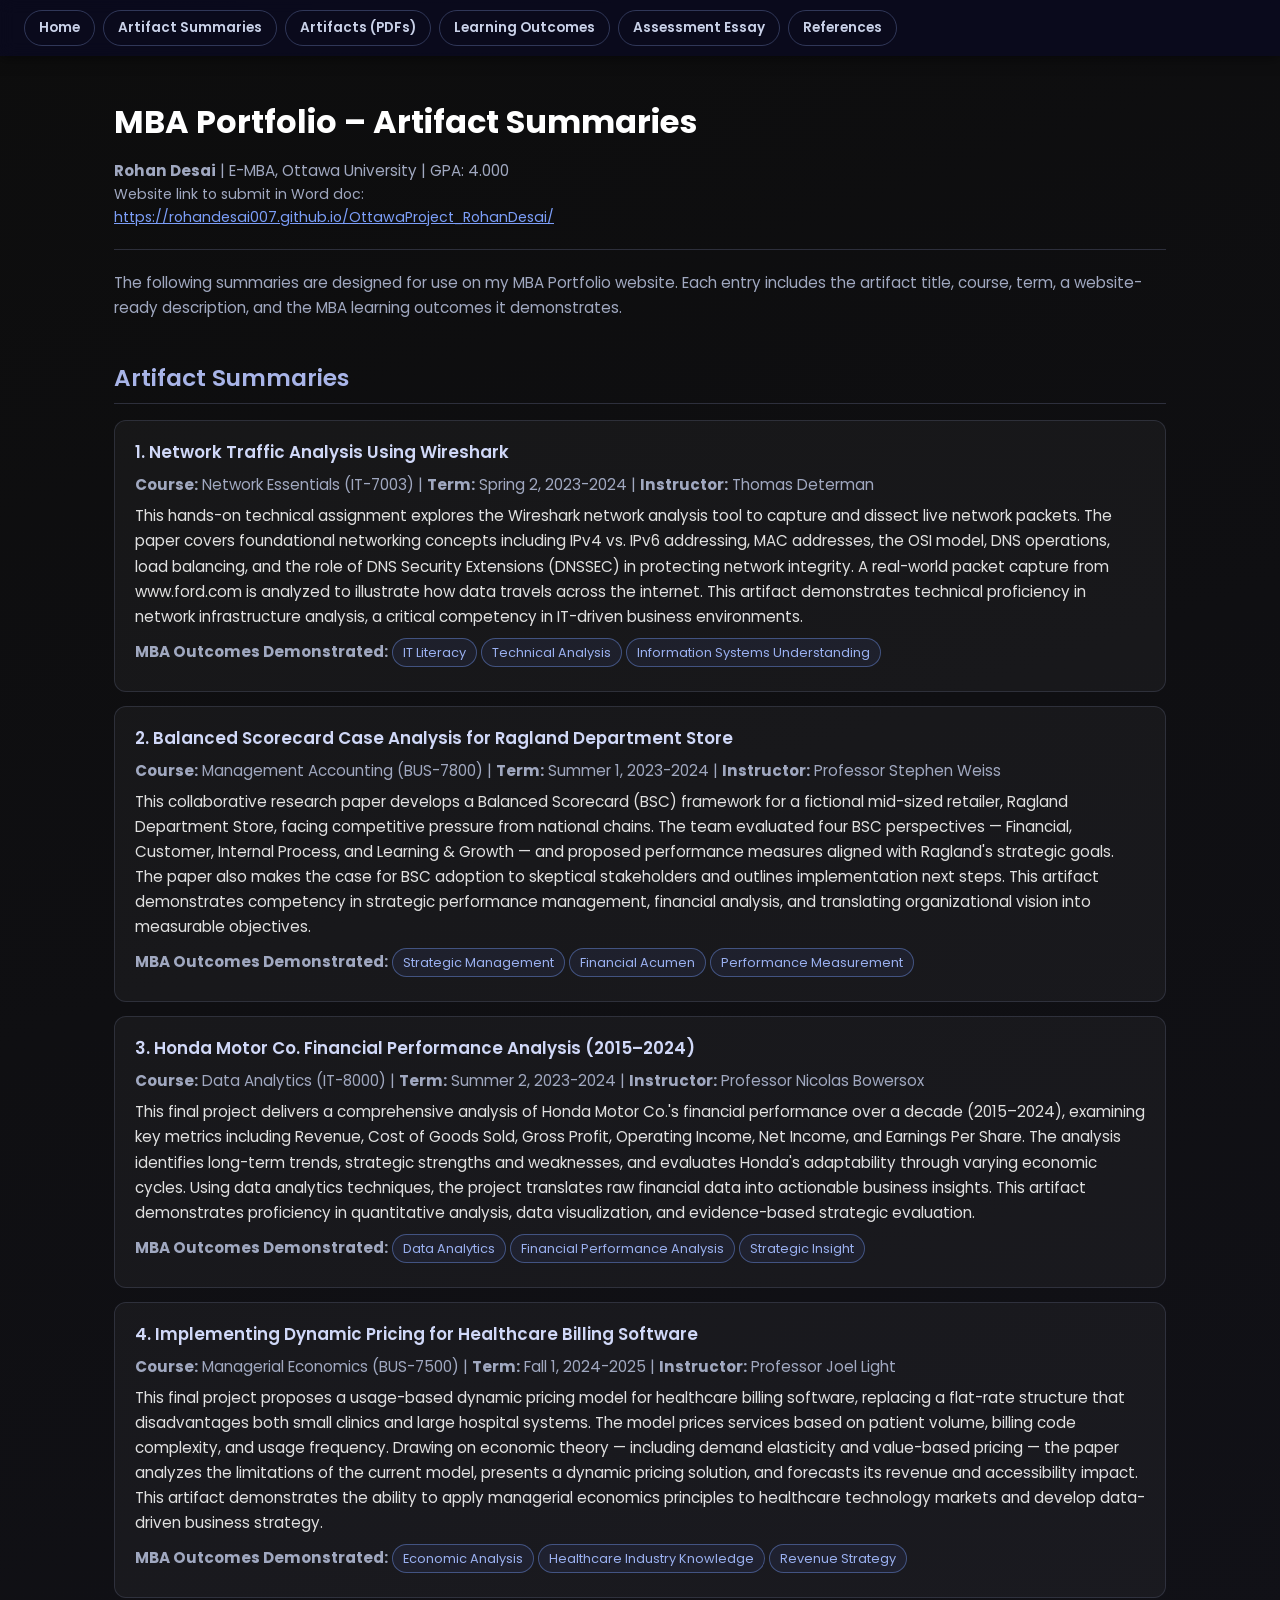
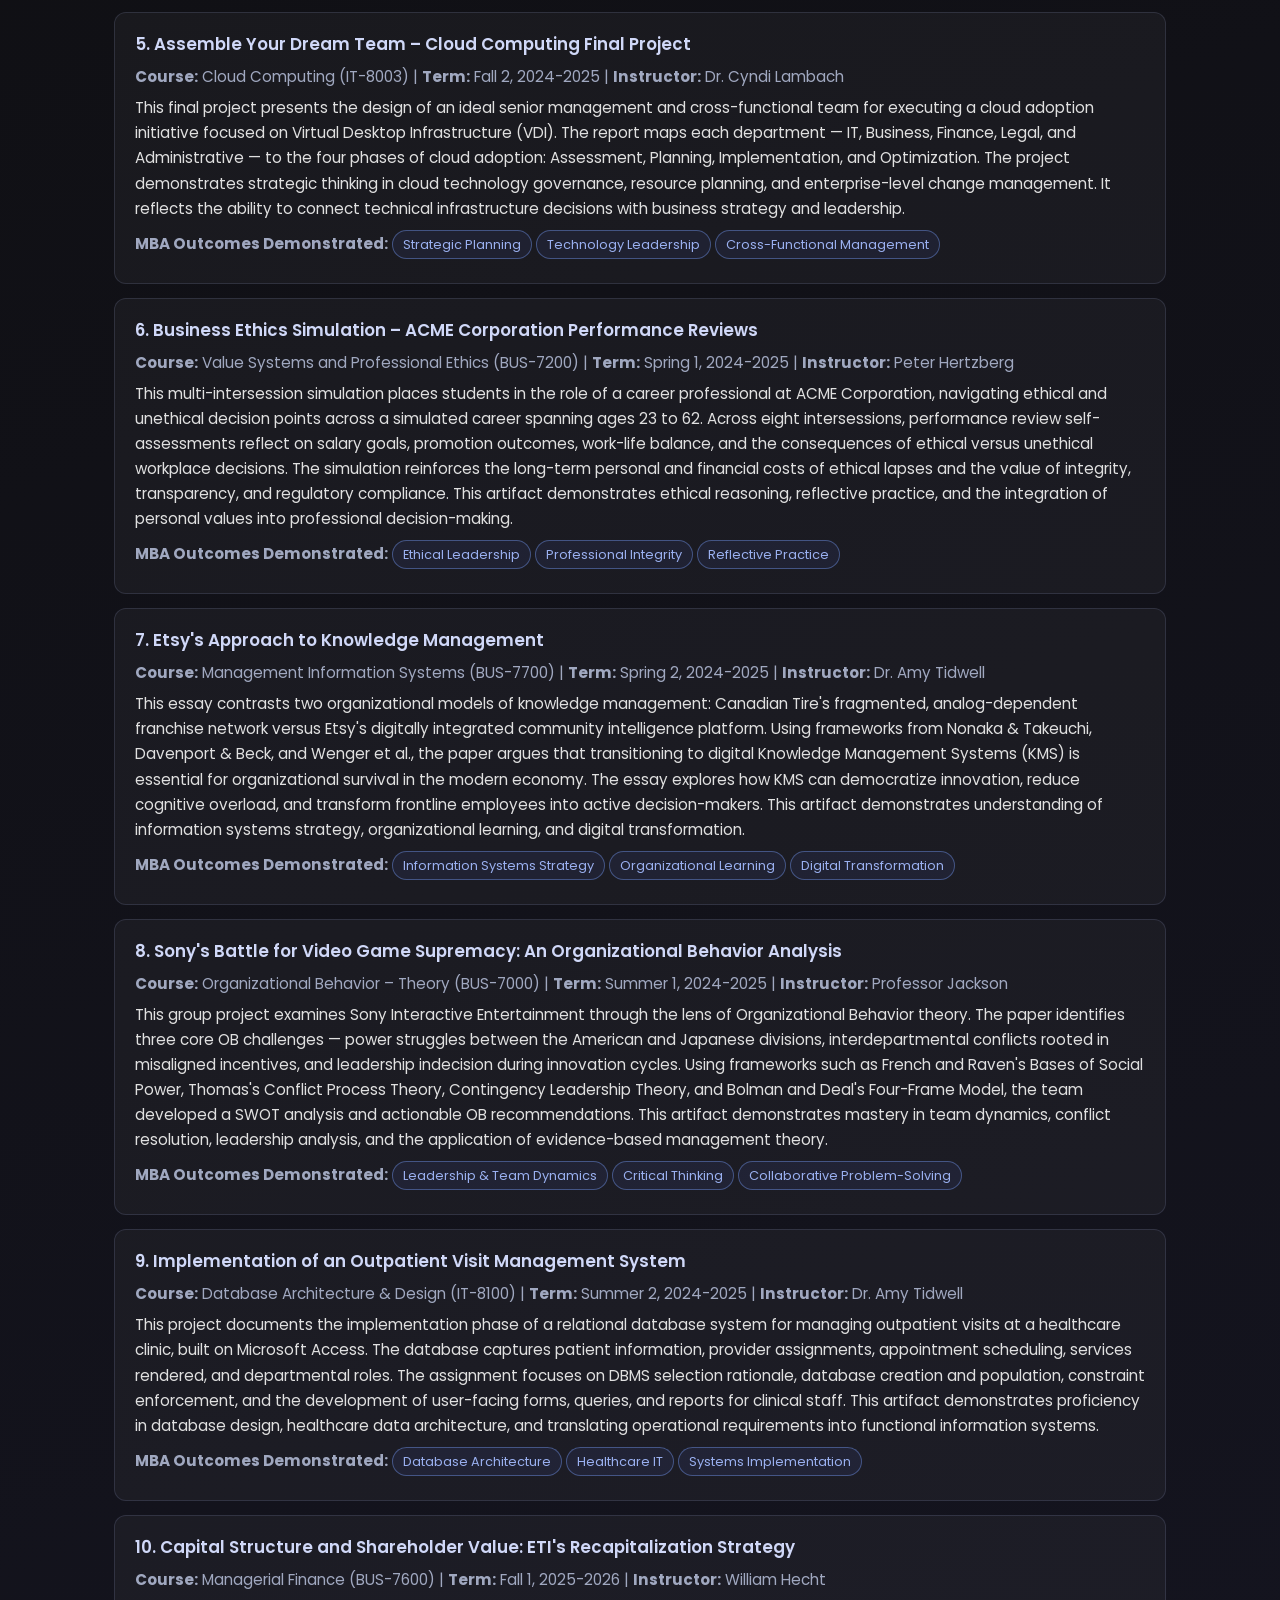
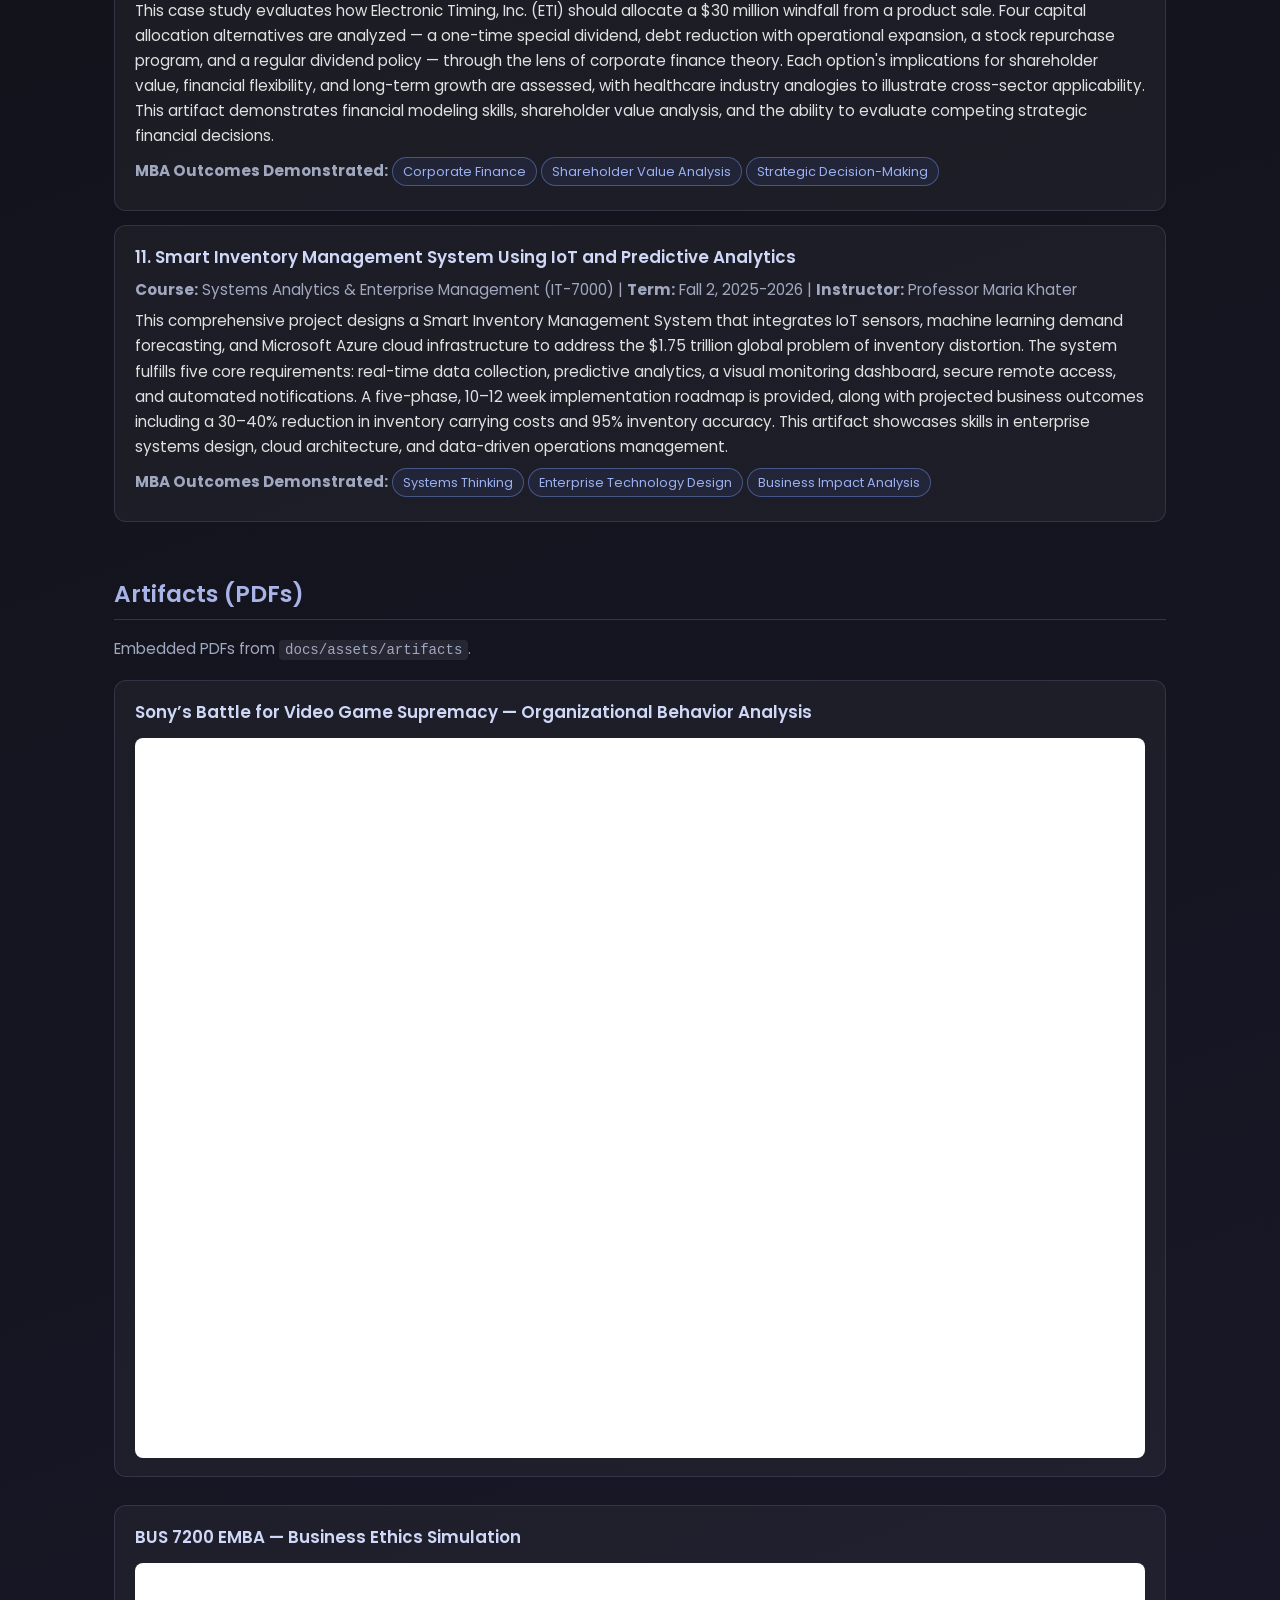
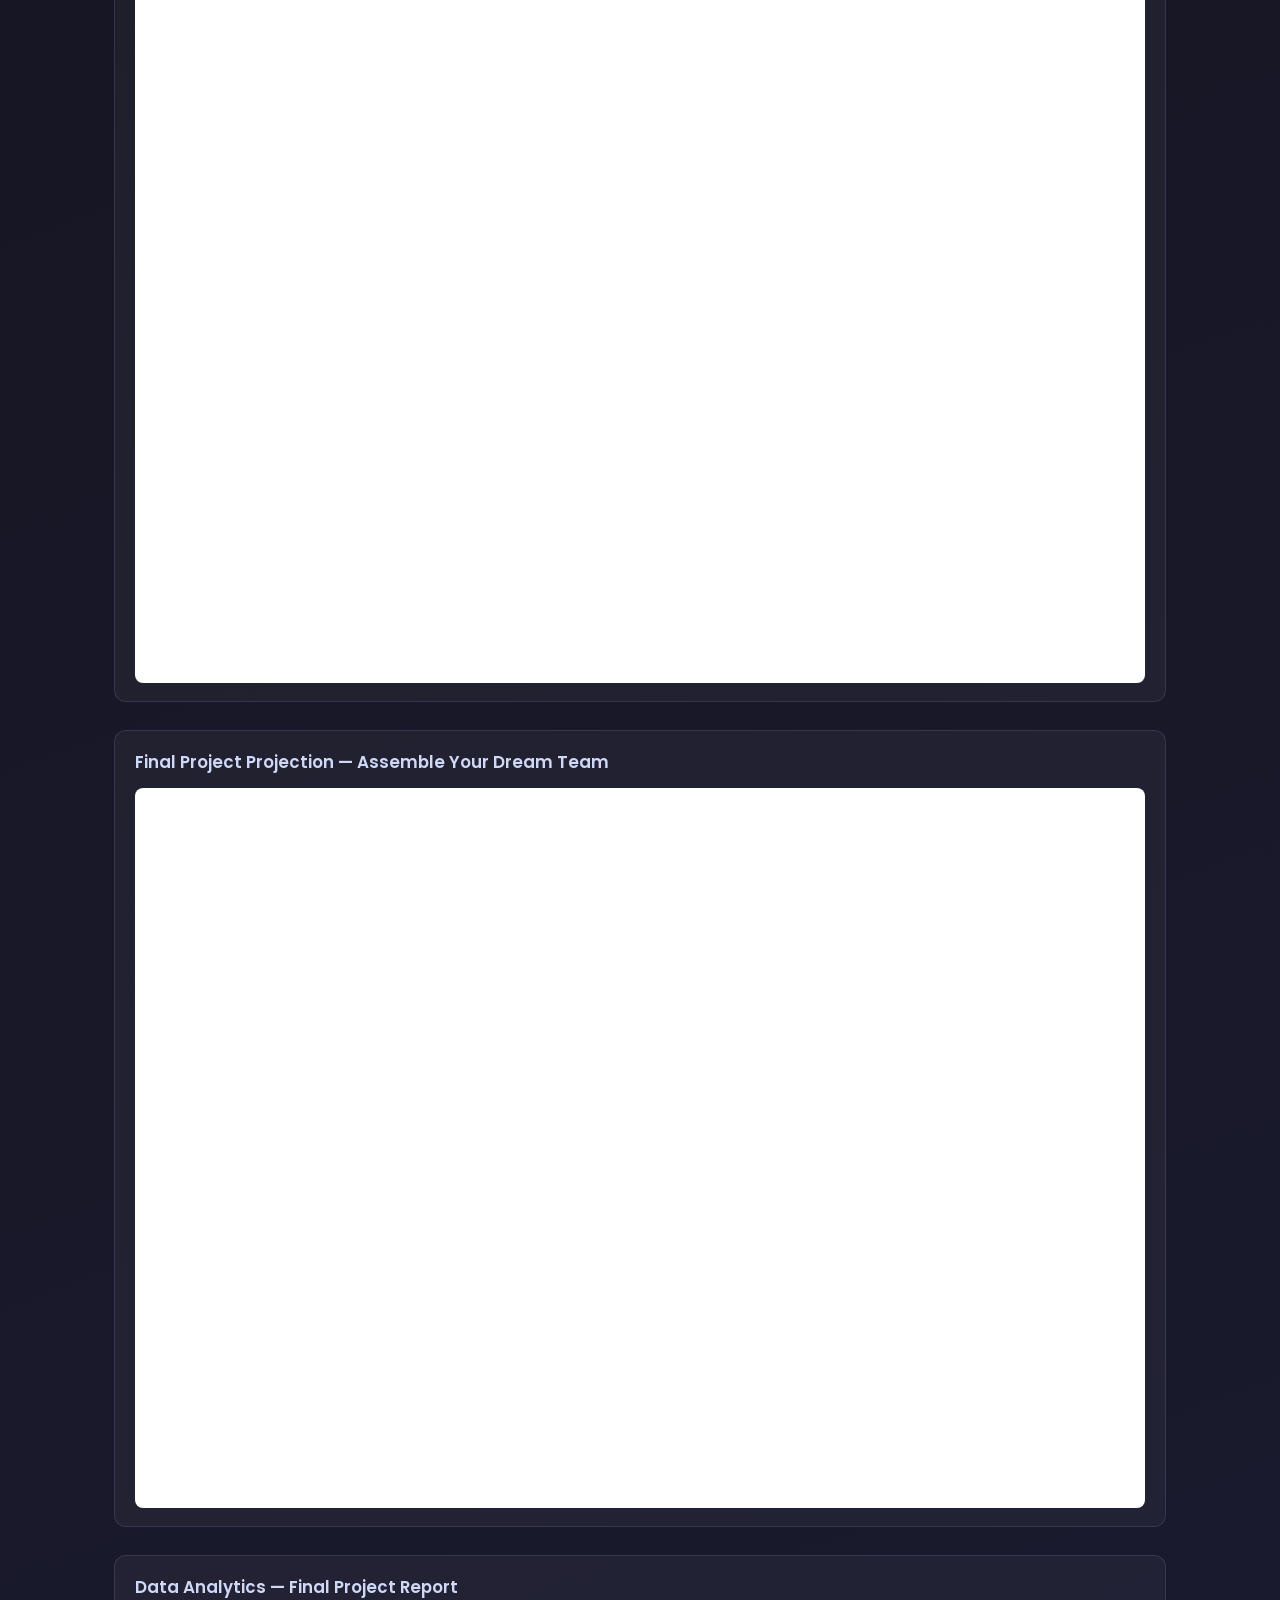
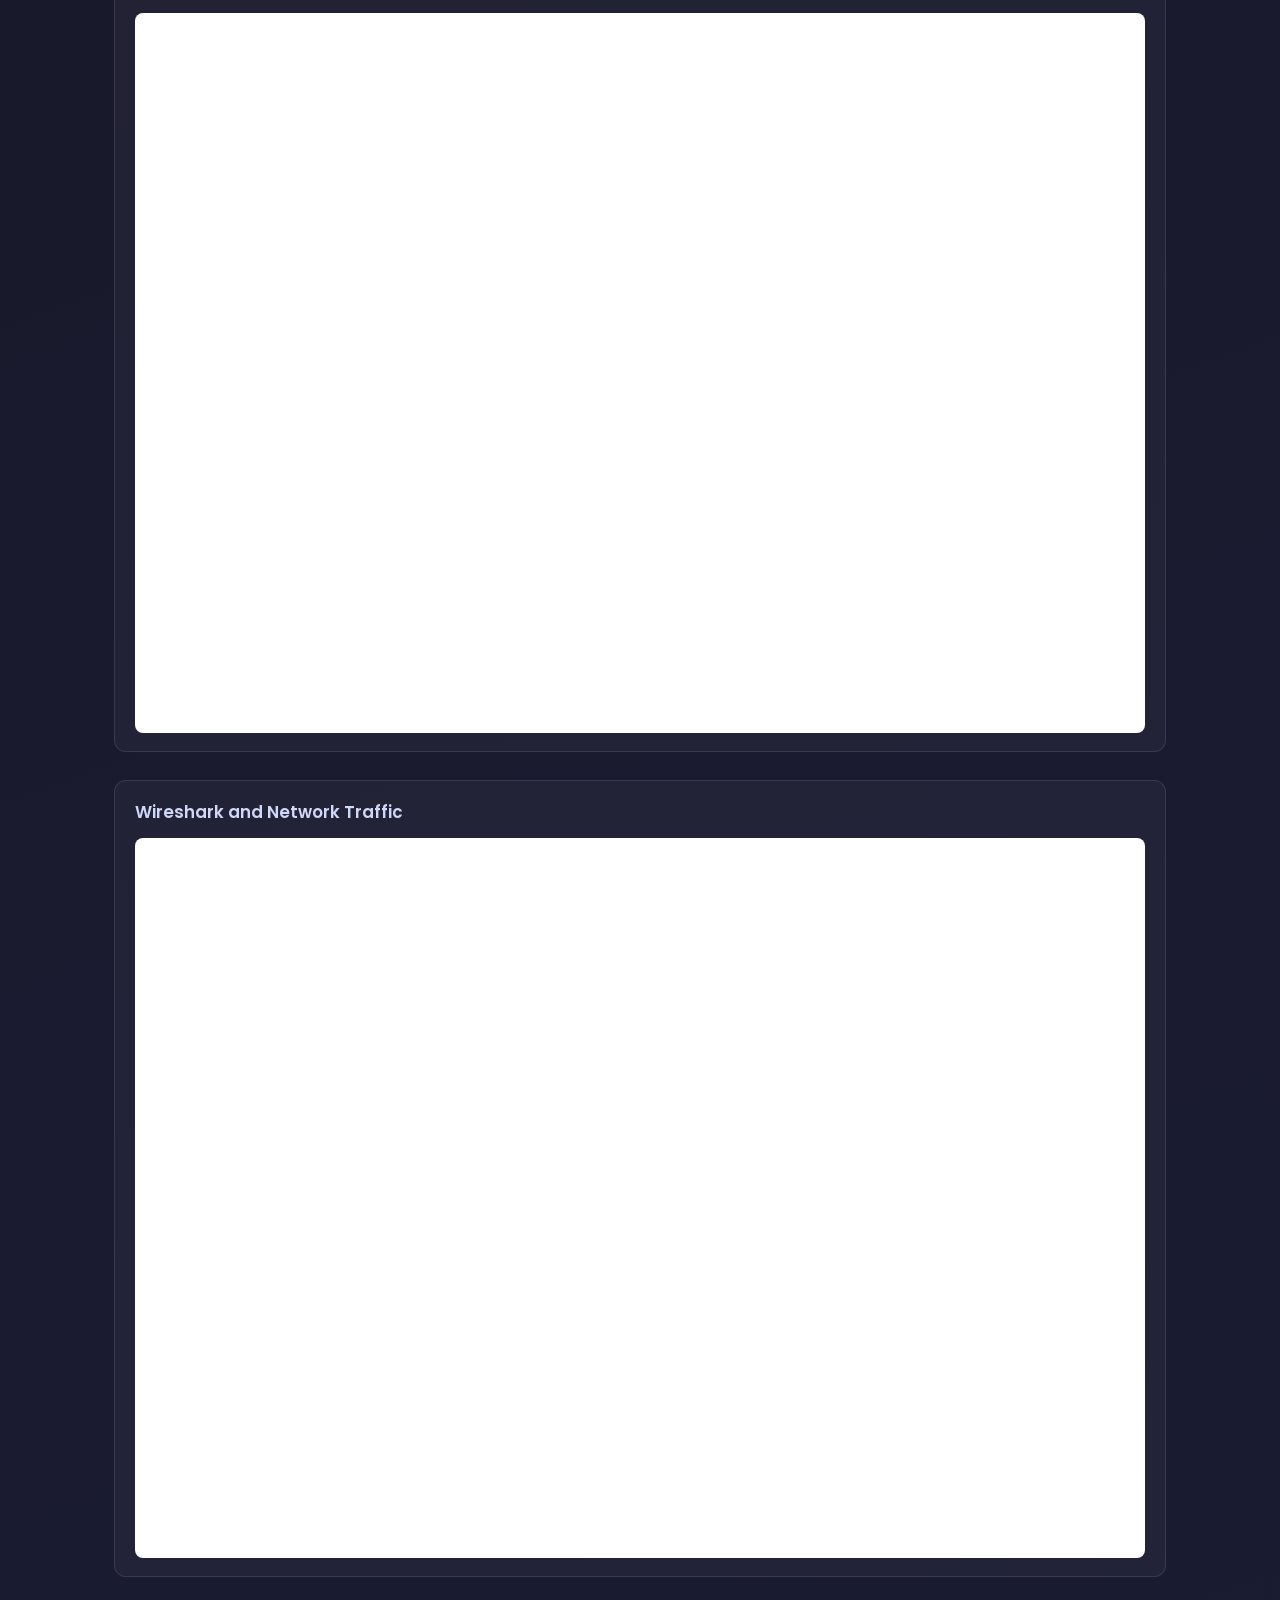
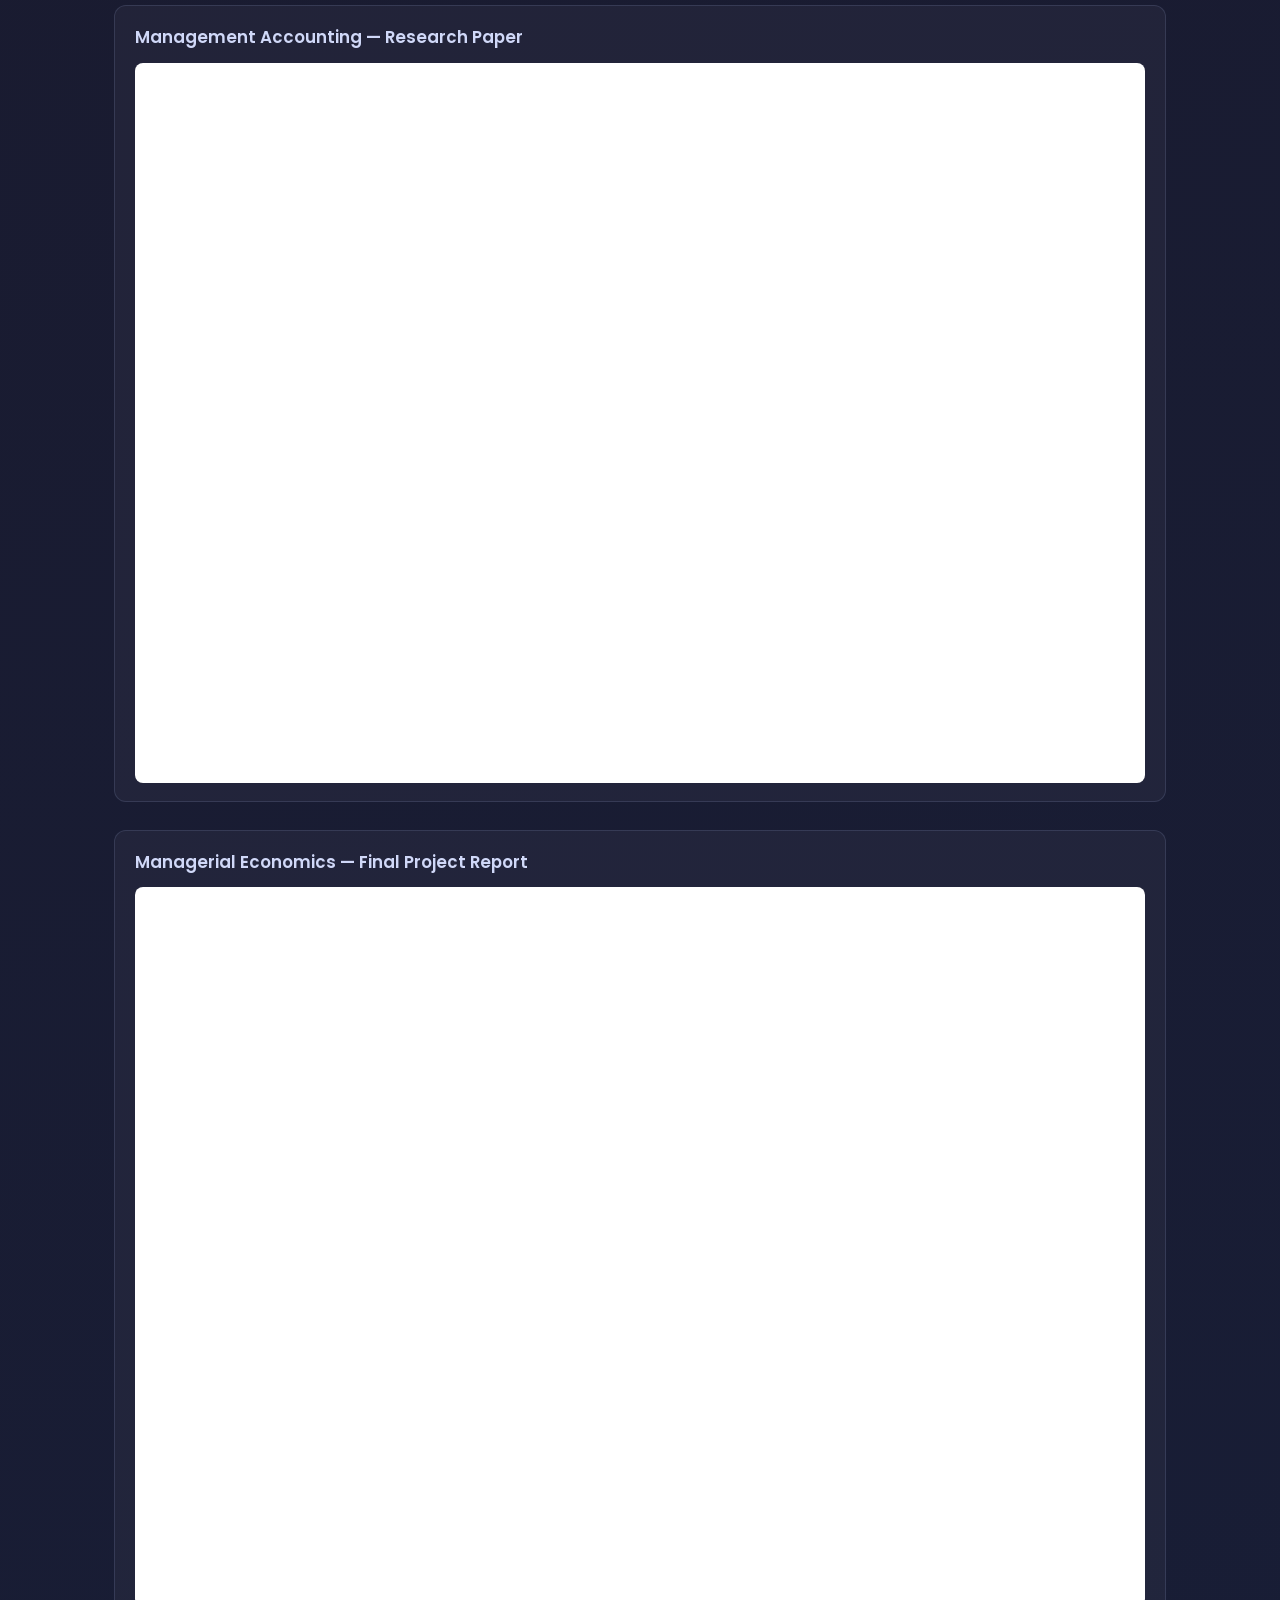
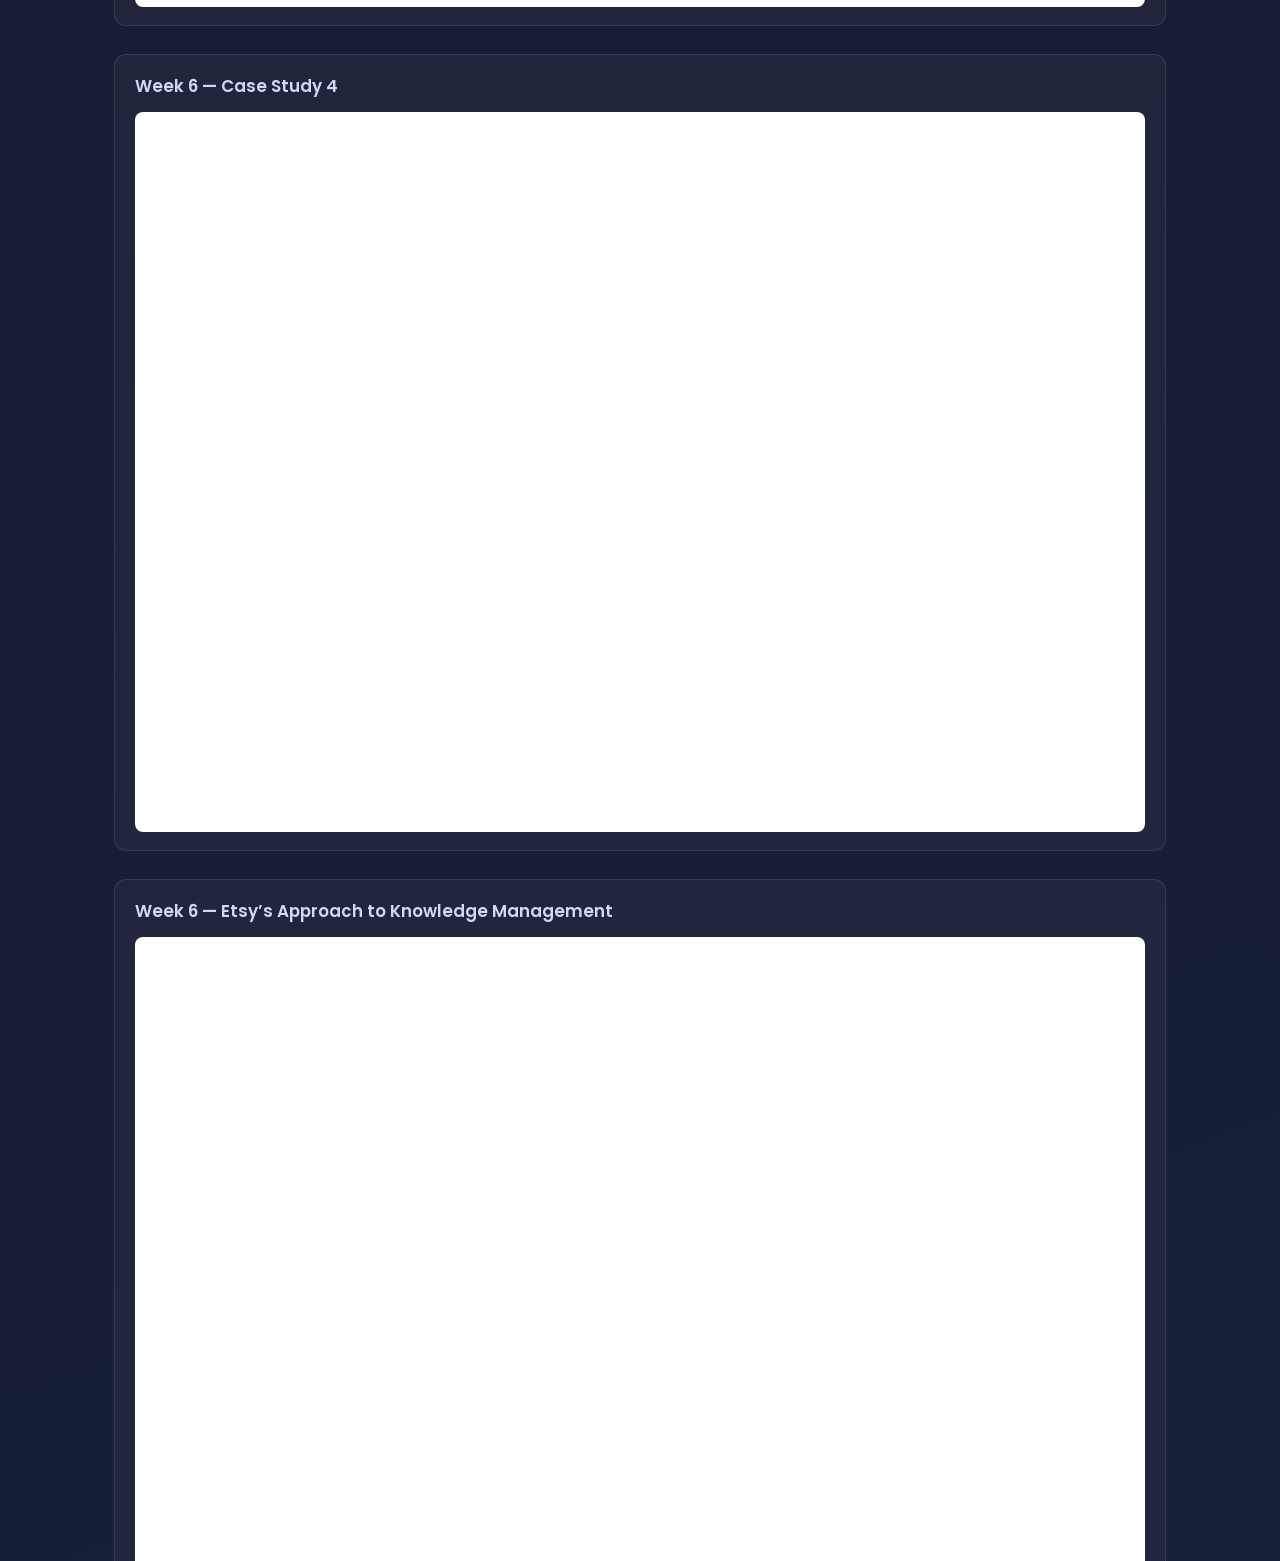
==== commit fe797c60: "feat: single-page portfolio, modern CSS, PDF toolbar hiding, remove open-pdf links Co-authored-by: r" ====
--- a/docs/index.html
+++ b/docs/index.html
@@ -2,179 +2,10 @@
 <html lang="en">
 <head>
   <meta charset="UTF-8" />
-  <meta name="viewport" content="width=device-width, initial-scale=1.0" />
-  <title>Rohan Desai — MBA Program Portfolio & Assessment</title>
-
-  <!-- Use your existing CSS from docs/ (this file exists in your repo) -->
-  <link rel="stylesheet" href="docs/assets/style.css" />
-
-  <!-- Extra styling so it looks clean even if style.css is simple -->
-  <style>
-    body { max-width: 1100px; margin: 0 auto; padding: 18px; font-family: Arial, sans-serif; }
-    nav ul { list-style: none; padding: 0; display: flex; gap: 12px; flex-wrap: wrap; }
-    nav a { text-decoration: none; font-weight: 600; }
-    header { margin-top: 10px; }
-    section { margin-top: 30px; }
-    .muted { opacity: .85; line-height: 1.5; }
-    .artifact { margin: 18px 0 34px; }
-    iframe { width: 100%; height: 720px; border: 1px solid #ccc; border-radius: 10px; background: #fff; }
-    hr { border: 0; border-top: 1px solid #ddd; margin: 18px 0; }
-    .small { font-size: 0.95rem; }
-  </style>
+  <meta http-equiv="refresh" content="0; url=../" />
+  <title>Redirecting…</title>
 </head>
-
 <body>
-  <nav>
-    <ul>
-      <li><a href="#home">Home</a></li>
-      <li><a href="#artifacts">Artifacts</a></li>
-      <li><a href="#learning-outcomes">Learning Outcomes</a></li>
-      <li><a href="#assessment-essay">Assessment Essay</a></li>
-      <li><a href="#references">References</a></li>
-    </ul>
-  </nav>
-
-  <header id="home">
-    <h1>Rohan Desai — MBA Program Portfolio & Assessment</h1>
-    <p class="muted">
-      This single-page portfolio includes embedded artifacts (readable without downloading) and space for my MBA program assessment essay.
-    </p>
-    <p class="muted small">
-      Website link to submit in Word doc: <br />
-      <a href="https://rohandesai007.github.io/OttawaProject_RohanDesai/" target="_blank" rel="noopener">
-        https://rohandesai007.github.io/OttawaProject_RohanDesai/
-      </a>
-    </p>
-    <hr />
-  </header>
-
-  <section id="artifacts">
-    <h2>Step 1: Uploaded Artifacts (Embedded)</h2>
-    <p class="muted">
-      Each artifact is embedded below so viewers can read it without downloading. If an embed doesn’t load in a browser,
-      use the direct link under the document.
-    </p>
-
-    <div class="artifact">
-      <h3>Sony’s Battle for Video Game Supremacy — Organizational Behavior Analysis</h3>
-      <p class="muted">Demonstrates organizational behavior analysis and application of course concepts.</p>
-      <iframe src="docs/assets/artifacts/Draft_Sony_s_Battle_for_Video_Game_Supremacy-_An_Organizational_Behavior_Analysis.pdf"></iframe>
-      <p><a target="_blank" rel="noopener" href="docs/assets/artifacts/Draft_Sony_s_Battle_for_Video_Game_Supremacy-_An_Organizational_Behavior_Analysis.pdf">Open PDF in new tab</a></p>
-    </div>
-
-    <div class="artifact">
-      <h3>BUS 7200 EMBA — Business Ethics Simulation</h3>
-      <p class="muted">Demonstrates ethical decision-making and professional responsibility.</p>
-      <iframe src="docs/assets/artifacts/Final_BUS_7200_EMBA_Student_Report_-__Business_Ethics_Simulation.pdf"></iframe>
-      <p><a target="_blank" rel="noopener" href="docs/assets/artifacts/Final_BUS_7200_EMBA_Student_Report_-__Business_Ethics_Simulation.pdf">Open PDF in new tab</a></p>
-    </div>
-
-    <div class="artifact">
-      <h3>Final Project Projection — Assemble Your Dream Team</h3>
-      <p class="muted">Demonstrates leadership, team design, and organizational effectiveness.</p>
-      <iframe src="docs/assets/artifacts/Final_Project_Projection-_Assemble_Your_Dream_Team.pdf"></iframe>
-      <p><a target="_blank" rel="noopener" href="docs/assets/artifacts/Final_Project_Projection-_Assemble_Your_Dream_Team.pdf">Open PDF in new tab</a></p>
-    </div>
-
-    <div class="artifact">
-      <h3>Data Analytics — Final Project Report</h3>
-      <p class="muted">Demonstrates data-driven analysis and communication of insights.</p>
-      <iframe src="docs/assets/artifacts/Intersession_Eight_Data_Analytics_Final_Project_Report.pdf"></iframe>
-      <p><a target="_blank" rel="noopener" href="docs/assets/artifacts/Intersession_Eight_Data_Analytics_Final_Project_Report.pdf">Open PDF in new tab</a></p>
-    </div>
-
-    <div class="artifact">
-      <h3>Wireshark and Network Traffic</h3>
-      <p class="muted">Demonstrates technical analysis and interpretation of network traffic.</p>
-      <iframe src="docs/assets/artifacts/Intersession_Five_Assignment-_Wireshark_and_Network_Traffic.pdf"></iframe>
-      <p><a target="_blank" rel="noopener" href="docs/assets/artifacts/Intersession_Five_Assignment-_Wireshark_and_Network_Traffic.pdf">Open PDF in new tab</a></p>
-    </div>
-
-    <div class="artifact">
-      <h3>Management Accounting — Research Paper</h3>
-      <p class="muted">Demonstrates managerial accounting concepts and decision support.</p>
-      <iframe src="docs/assets/artifacts/Management_Accounting_-_Intersession_8_-Research_Paper.pdf"></iframe>
-      <p><a target="_blank" rel="noopener" href="docs/assets/artifacts/Management_Accounting_-_Intersession_8_-Research_Paper.pdf">Open PDF in new tab</a></p>
-    </div>
-
-    <div class="artifact">
-      <h3>Managerial Economics — Final Project Report</h3>
-      <p class="muted">Demonstrates economic reasoning and managerial decision-making.</p>
-      <iframe src="docs/assets/artifacts/Managerial_Economics_Final_Project_Report.pdf"></iframe>
-      <p><a target="_blank" rel="noopener" href="docs/assets/artifacts/Managerial_Economics_Final_Project_Report.pdf">Open PDF in new tab</a></p>
-    </div>
-
-    <div class="artifact">
-      <h3>Week 6 — Case Study 4</h3>
-      <p class="muted">Demonstrates case-based analysis and applied learning.</p>
-      <iframe src="docs/assets/artifacts/Week6_Case_Study4.pdf"></iframe>
-      <p><a target="_blank" rel="noopener" href="docs/assets/artifacts/Week6_Case_Study4.pdf">Open PDF in new tab</a></p>
-    </div>
-
-    <div class="artifact">
-      <h3>Week 6 — Etsy’s Approach to Knowledge Management</h3>
-      <p class="muted">Demonstrates knowledge management concepts applied to a real organization.</p>
-      <iframe src="docs/assets/artifacts/Week_6_-_Etsy_s_Approach_to_Knowledge_Management.pdf"></iframe>
-      <p><a target="_blank" rel="noopener" href="docs/assets/artifacts/Week_6_-_Etsy_s_Approach_to_Knowledge_Management.pdf">Open PDF in new tab</a></p>
-    </div>
-
-    <div class="artifact">
-      <h3>Week 8 — Final Assignment</h3>
-      <p class="muted">Demonstrates integration of course concepts in a culminating assignment.</p>
-      <iframe src="docs/assets/artifacts/Week_8_Final_Assignment_Rohan_Desai.pdf"></iframe>
-      <p><a target="_blank" rel="noopener" href="docs/assets/artifacts/Week_8_Final_Assignment_Rohan_Desai.pdf">Open PDF in new tab</a></p>
-    </div>
-
-    <div class="artifact">
-      <h3>Week 7 (Updated)</h3>
-      <p class="muted">Updated assignment artifact.</p>
-      <iframe src="docs/assets/artifacts/week7_updated.pdf"></iframe>
-      <p><a target="_blank" rel="noopener" href="docs/assets/artifacts/week7_updated.pdf">Open PDF in new tab</a></p>
-    </div>
-  </section>
-
-  <section id="learning-outcomes">
-    <h2>Learning Outcomes (Self-Assessment 1–5)</h2>
-    <p class="muted">
-      Paste the exact learning outcomes from your program document here and add your score + rationale.
-      In your rationale, reference specific artifacts above.
-    </p>
-    <ol>
-      <li><b>Outcome 1:</b> [Paste outcome] — Score: [1–5]. Rationale: [Your rationale + artifact references].</li>
-      <li><b>Outcome 2:</b> [Paste outcome] — Score: [1–5]. Rationale: [Your rationale + artifact references].</li>
-      <li><b>Outcome 3:</b> [Paste outcome] — Score: [1–5]. Rationale: [Your rationale + artifact references].</li>
-      <li><b>Outcome 4:</b> [Paste outcome] — Score: [1–5]. Rationale: [Your rationale + artifact references].</li>
-      <li><b>Outcome 5:</b> [Paste outcome] — Score: [1–5]. Rationale: [Your rationale + artifact references].</li>
-    </ol>
-  </section>
-
-  <section id="assessment-essay">
-    <h2>Step 2: MBA Program Assessment Essay</h2>
-    <p class="muted">
-      Paste your essay here (or paste a short excerpt here and keep the full essay in the Word document you submit).
-      Your Word document should include a hyperlink to this website.
-    </p>
-
-    <h3>APA Title Page (Placeholder)</h3>
-    <p class="muted">
-      Rohan Desai<br/>
-      MBA Program Portfolio & Assessment<br/>
-      [University / Program Name]<br/>
-      [Course / Section]<br/>
-      Instructor: [Name]<br/>
-      Date: [YYYY-MM-DD]
-    </p>
-
-    <h3>Essay Text</h3>
-    <p class="muted">[Paste your essay text here]</p>
-  </section>
-
-  <section id="references">
-    <h2>References (APA)</h2>
-    <ul>
-      <li class="muted">[Add APA references here if you cite sources in your essay]</li>
-    </ul>
-  </section>
-
+  <p>Redirecting to <a href="../">portfolio</a>…</p>
 </body>
 </html>
